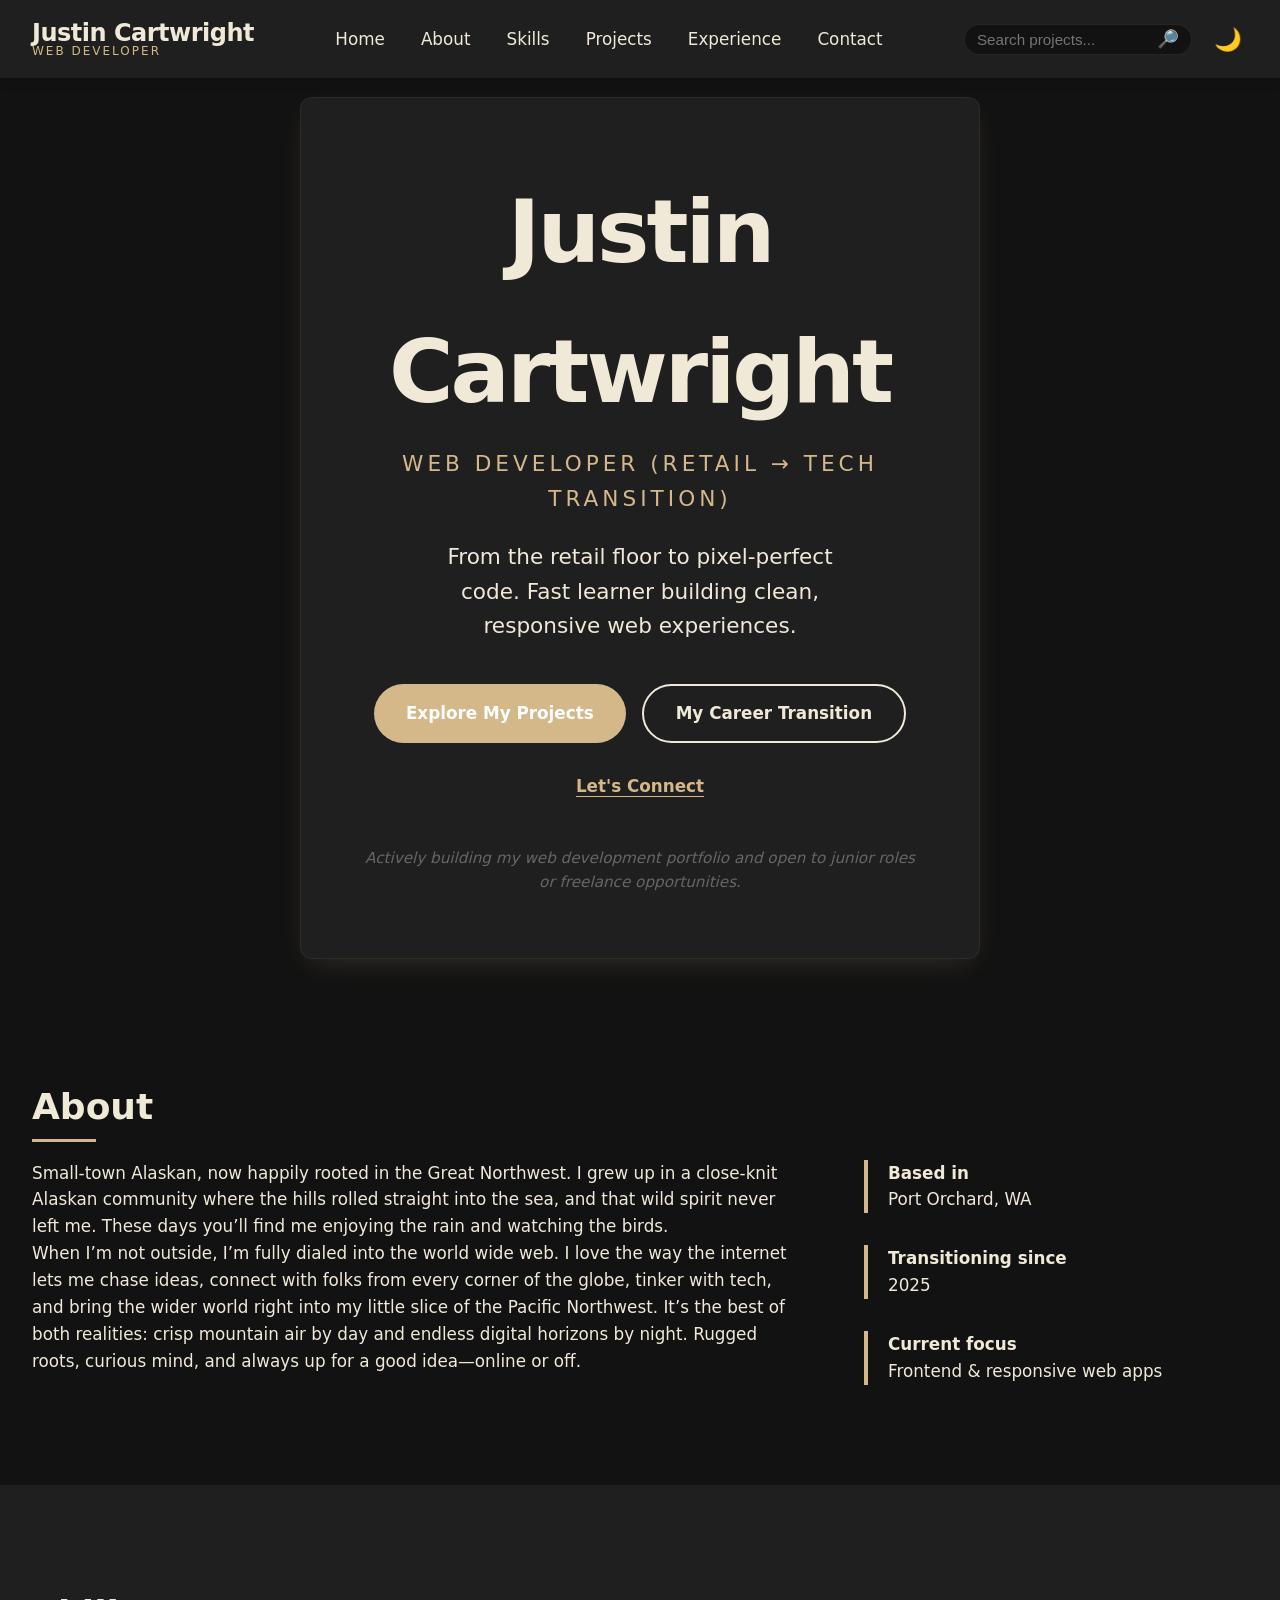
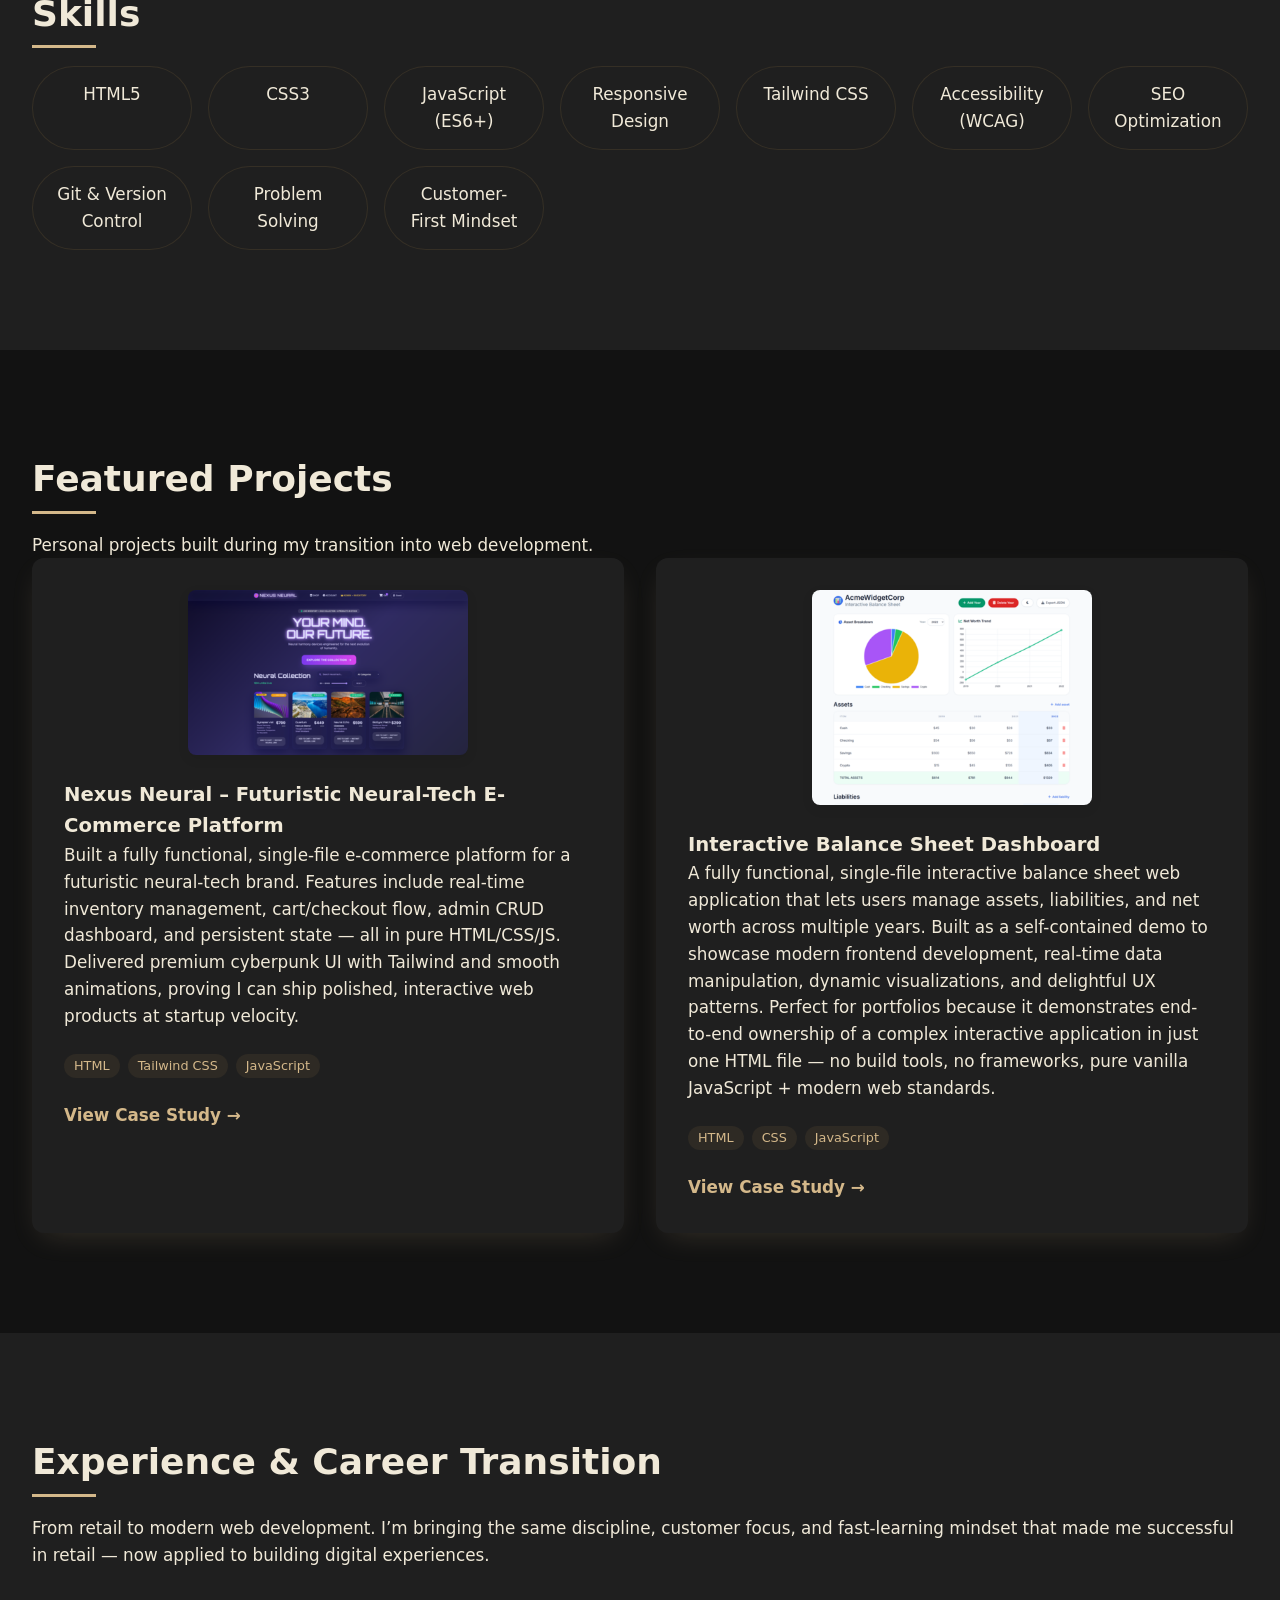
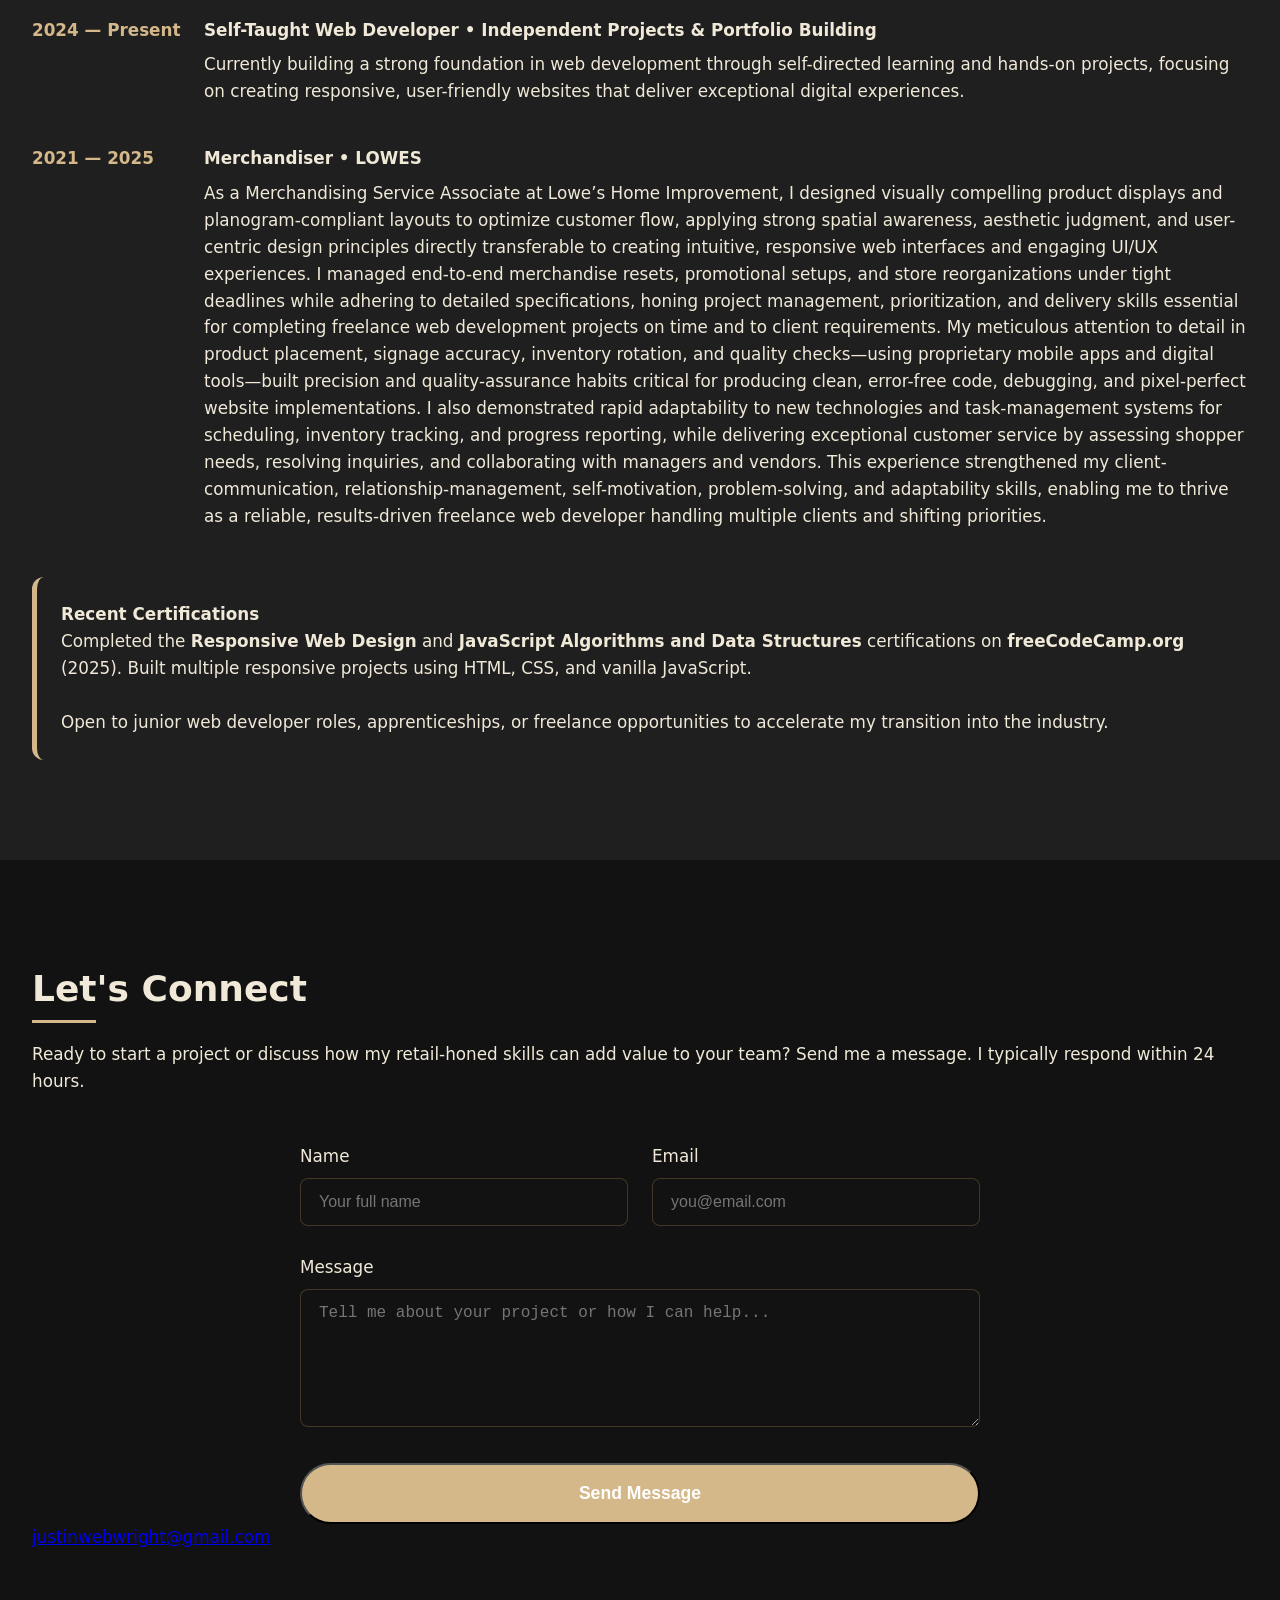
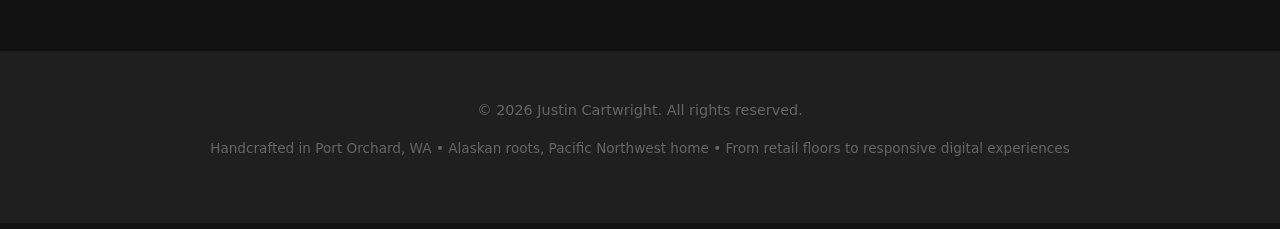
==== index.html @ 4138e671 "Connect contact form to Formspree updated contact action with https://formspree.io/f/xoedpylj" ====
<!DOCTYPE html>
<html lang="en">
<head>
    <meta charset="UTF-8">
    <meta name="viewport" content="width=device-width, initial-scale=1.0">
    <meta name="description" content="Professional web developer portfolio – career transition from retail to modern web development.">
    <meta name="keywords" content="web developer, career change, retail to tech, portfolio, frontend, responsive design">
    <meta name="author" content="Justin Cartwright">
    <title>Justin Cartwright | Web Developer</title>
    <link rel="stylesheet" href="styles.css">
    <style>
        :root { --transition: all 0.3s cubic-bezier(0.4, 0, 0.2, 1); }
        body { font-family: system-ui, -apple-system, BlinkMacSystemFont, "Segoe UI", Roboto, sans-serif; }
    </style>
</head>
<body class="dark">
    <!-- NAVBAR -->
    <nav class="navbar" aria-label="Main navigation">
        <div class="nav-container">
            <div class="logo">
                <span class="logo-text">Justin Cartwright</span>
                <span class="logo-tag">WEB DEVELOPER</span>
            </div>

            <ul class="nav-links" id="nav-links">
                <li><a href="#hero" onclick="closeMobileMenu()">Home</a></li>
                <li><a href="#about" onclick="closeMobileMenu()">About</a></li>
                <li><a href="#skills" onclick="closeMobileMenu()">Skills</a></li>
                <li><a href="#projects" onclick="closeMobileMenu()">Projects</a></li>
                <li><a href="#experience" onclick="closeMobileMenu()">Experience</a></li>
                <li><a href="#contact" onclick="closeMobileMenu()">Contact</a></li>
            </ul>

            <div class="nav-controls">
                <div class="search-wrapper">
                    <input type="text" id="global-search" placeholder="Search projects..." aria-label="Search portfolio projects" onkeyup="if(event.key==='Enter') filterProjects()">
                    <button onclick="filterProjects()" aria-label="Search" class="search-btn">🔎</button>
                </div>

                <button id="theme-toggle" onclick="toggleDarkMode()" aria-label="Toggle dark mode" class="theme-toggle">
                    <span class="sun" style="display: none;">☀️</span>
                    <span class="moon">🌙</span>
                </button>

                <button class="hamburger" id="hamburger" onclick="toggleMobileMenu()" aria-label="Toggle mobile menu" aria-expanded="false">
                    <span class="bar"></span>
                    <span class="bar"></span>
                    <span class="bar"></span>
                </button>
            </div>
        </div>
    </nav>

    <!-- HERO SECTION -->
    <header id="hero" class="hero">
        <div class="hero-card">
            <div class="hero-content">
                <h1 class="hero-name">Justin Cartwright</h1>
                <p class="hero-title">Web Developer (Retail → Tech Transition)</p>
                <p class="hero-subtitle">From the retail floor to pixel-perfect code. Fast learner building clean, responsive web experiences.</p>
                <div class="hero-cta">
                    <a href="#projects" class="cta-button primary">Explore My Projects</a>
                    <a href="#experience" class="cta-button secondary">My Career Transition</a>
                    <a href="#contact" class="cta-button tertiary">Let's Connect</a>
                </div>
                <p class="hero-trust">Actively building my web development portfolio and open to junior roles or freelance opportunities.</p>
            </div>
        </div>
    </header>

    <!-- ABOUT SECTION -->
    <section id="about" class="section">
        <div class="section-container">
            <h2 class="section-title">About</h2>
            <div class="about-grid">
                <div class="about-text">
                    <p>Small-town Alaskan, now happily rooted in the Great Northwest. I grew up in a close-knit Alaskan community where the hills rolled straight into the sea, and that wild spirit never left me. These days you’ll find me enjoying the rain and watching the birds.</p>
                    <p>When I’m not outside, I’m fully dialed into the world wide web. I love the way the internet lets me chase ideas, connect with folks from every corner of the globe, tinker with tech, and bring the wider world right into my little slice of the Pacific Northwest.
It’s the best of both realities: crisp mountain air by day and endless digital horizons by night. Rugged roots, curious mind, and always up for a good idea—online or off.</p>
                </div>
                <div class="about-meta">
                    <div class="meta-item">
                        <strong>Based in</strong><br>Port Orchard, WA
                    </div>
                    <div class="meta-item">
                        <strong>Transitioning since</strong><br>2025
                    </div>
                    <div class="meta-item">
                        <strong>Current focus</strong><br>Frontend &amp; responsive web apps
                    </div>
                </div>
            </div>
        </div>
    </section>

    <!-- SKILLS SECTION -->
    <section id="skills" class="section bg-light">
        <div class="section-container">
            <h2 class="section-title">Skills</h2>
            <div class="skills-grid">
                <div class="skill-tag">HTML5</div>
                <div class="skill-tag">CSS3</div>
                <div class="skill-tag">JavaScript (ES6+)</div>
                <div class="skill-tag">Responsive Design</div>
                <div class="skill-tag">Tailwind CSS</div>
                <div class="skill-tag">Accessibility (WCAG)</div>
                <div class="skill-tag">SEO Optimization</div>
                <div class="skill-tag">Git &amp; Version Control</div>
                <div class="skill-tag">Problem Solving</div>
                <div class="skill-tag">Customer-First Mindset</div>
            </div>
        </div>
    </section>

    <!-- PROJECTS SECTION -->
<section id="projects" class="section">
    <div class="section-container">
        <div class="section-header">
            <h2 class="section-title">Featured Projects</h2>
            <p class="section-description">Personal projects built during my transition into web development.</p>
        </div>
        
        <div class="projects-grid" id="projects-grid">
            <!-- Project 1 -->
            <div class="project-card" data-title="Nexus Neural – Futuristic Neural-Tech E-Commerce Platform" data-desc="Enterprise dashboard with real-time analytics">
                <div class="project-card-inner">
                    <img src="e-commerce-page.png" 
                         alt="Nexus Neural – Futuristic Neural-Tech E-Commerce Platform" 
                         class="project-image"
                         loading="lazy">
                    <h3>Nexus Neural – Futuristic Neural-Tech E-Commerce Platform</h3>
                    <p>Built a fully functional, single-file e-commerce platform for a futuristic neural-tech brand. Features include real-time inventory management, cart/checkout flow, admin CRUD dashboard, and persistent state — all in pure HTML/CSS/JS. Delivered premium cyberpunk UI with Tailwind and smooth animations, proving I can ship polished, interactive web products at startup velocity.</p>
                    <div class="project-tags">
                        <span>HTML</span>
                        <span>Tailwind CSS</span>
                        <span>JavaScript</span>
                    </div>
                    <a href="#" class="project-link">View Case Study →</a>
                </div>
            </div>

            <!-- Project 2 -->
            <div class="project-card" data-title="Interactive Balance Sheet Dashboard" data-desc="Interactive balance sheet web application">
                <div class="project-card-inner">
                    <img src="interactive-balance-sheet.png" 
                         alt="Interactive Balance Sheet Dashboard" 
                         class="project-image"
                         loading="lazy">
                    <h3>Interactive Balance Sheet Dashboard</h3>
                    <p>A fully functional, single-file interactive balance sheet web application that lets users manage assets, liabilities, and net worth across multiple years. Built as a self-contained demo to showcase modern frontend development, real-time data manipulation, dynamic visualizations, and delightful UX patterns.
Perfect for portfolios because it demonstrates end-to-end ownership of a complex interactive application in just one HTML file — no build tools, no frameworks, pure vanilla JavaScript + modern web standards.</p>
                    <div class="project-tags">
                        <span>HTML</span>
                        <span>CSS</span>
                        <span>JavaScript</span>
                    </div>
                    <a href="#" class="project-link">View Case Study →</a>
                </div>
            </div>

        </div>
    </div>
</section>

    <!-- EXPERIENCE SECTION -->
    <section id="experience" class="section bg-light">
        <div class="section-container">
            <h2 class="section-title">Experience &amp; Career Transition</h2>
            <p class="section-description" style="margin-bottom: 3rem;">From retail to modern web development. I’m bringing the same discipline, customer focus, and fast-learning mindset that made me successful in retail — now applied to building digital experiences.</p>
            
            <div class="timeline">
                <!-- New web development focus -->
                <div class="timeline-item">
                    <div class="timeline-date">2024 — Present</div>
                    <div class="timeline-content">
                        <h4>Self-Taught Web Developer • Independent Projects &amp; Portfolio Building</h4>
                        <p>Currently building a strong foundation in web development through self-directed learning and hands-on projects, focusing on creating responsive, user-friendly websites that deliver exceptional digital experiences.</p>
                    </div>
                </div>
                
                <!-- Retail experience with transferable skills -->
                <div class="timeline-item">
                    <div class="timeline-date">2021 — 2025</div>
                    <div class="timeline-content">
                        <h4>Merchandiser • LOWES</h4>
                        <p>As a Merchandising Service Associate at Lowe’s Home Improvement, I designed visually compelling product displays and planogram-compliant layouts to optimize customer flow, applying strong spatial awareness, aesthetic judgment, and user-centric design principles directly transferable to creating intuitive, responsive web interfaces and engaging UI/UX experiences. I managed end-to-end merchandise resets, promotional setups, and store reorganizations under tight deadlines while adhering to detailed specifications, honing project management, prioritization, and delivery skills essential for completing freelance web development projects on time and to client requirements. My meticulous attention to detail in product placement, signage accuracy, inventory rotation, and quality checks—using proprietary mobile apps and digital tools—built precision and quality-assurance habits critical for producing clean, error-free code, debugging, and pixel-perfect website implementations. I also demonstrated rapid adaptability to new technologies and task-management systems for scheduling, inventory tracking, and progress reporting, while delivering exceptional customer service by assessing shopper needs, resolving inquiries, and collaborating with managers and vendors. This experience strengthened my client-communication, relationship-management, self-motivation, problem-solving, and adaptability skills, enabling me to thrive as a reliable, results-driven freelance web developer handling multiple clients and shifting priorities.</p>
                    </div>
                </div>
            </div>
            
            <div style="margin-top: 3rem; padding: 1.5rem; background: var(--card-bg); border-radius: 12px; border-left: 5px solid var(--accent);">
                <strong>Recent Certifications</strong><br>
                Completed the <strong>Responsive Web Design</strong> and <strong>JavaScript Algorithms and Data Structures</strong> certifications on <strong>freeCodeCamp.org</strong> (2025). Built multiple responsive projects using HTML, CSS, and vanilla JavaScript. 
                <br><br>
Open to junior web developer roles, apprenticeships, or freelance opportunities to accelerate my transition into the industry.
            </div>
    </section>

    <!-- CONTACT SECTION -->
    <section id="contact" class="section">
        <div class="section-container">
            <h2 class="section-title">Let's Connect</h2>
            <p class="section-description">Ready to start a project or discuss how my retail-honed skills can add value to your team? Send me a message. I typically respond within 24 hours.</p>
            
            <form id="contact-form" class="contact-form" action="https://formspree.io/f/xoedpylj">
                <div class="form-grid">
                    <div class="form-group">
                        <label for="name">Name</label>
                        <input type="text" id="name" name="name" required aria-required="true" placeholder="Your full name">
                    </div>
                    <div class="form-group">
                        <label for="email">Email</label>
                        <input type="email" id="email" name="email" required aria-required="true" placeholder="you@email.com">
                    </div>
                </div>
                <div class="form-group">
                    <label for="message">Message</label>
                    <textarea id="message" name="message" rows="6" required aria-required="true" placeholder="Tell me about your project or how I can help..."></textarea>
                </div>
                <button type="submit" class="cta-button primary form-submit">Send Message</button>
            </form>

            <div class="alternative-contact">
                <a href="mailto:justinwebwright@gmail.com" class="alt-link">justinwebwright@gmail.com</a>
            </div>
        </div>
    </section>

    <!-- FOOTER -->
<footer class="footer">
    <div class="footer-container">
        <p>&copy; <span id="year"></span> Justin Cartwright. All rights reserved.</p>
        <p class="footer-note">Handcrafted in Port Orchard, WA • Alaskan roots, Pacific Northwest home • From retail floors to responsive digital experiences</p>
    </div>
</footer>

    <script src="script.js"></script>
</body>
</html>
---- styles.css ----
/* styles.css */
/* ============================================= */
/* Reset & Base Styles */
*,
*::before,
*::after {
    margin: 0;
    padding: 0;
    box-sizing: border-box;
}

:root {
    /* Light mode */
    --bg: #f9f6f0;
    --text: #1a1a1a;
    --accent: #b38b4d;
    --card-bg: #ffffff;
    --shadow: 0 10px 30px -10px rgba(179, 139, 77, 0.15);
    --transition: all 0.3s cubic-bezier(0.4, 0, 0.2, 1);
}

body.dark {
    /* Dark mode */
    --bg: #121212;
    --text: #f0e9d8;
    --accent: #d4b88a;
    --card-bg: #1f1f1f;
    --shadow: 0 10px 30px -10px rgba(212, 184, 138, 0.2);
}

body {
    background: var(--bg);
    color: var(--text);
    line-height: 1.6;
    font-size: 1.05rem;
    transition: var(--transition);
}

/* Navbar */
.navbar {
    position: sticky;
    top: 0;
    z-index: 1000;
    background: var(--card-bg);
    box-shadow: 0 2px 15px rgba(0, 0, 0, 0.07);
    transition: var(--transition);
}

.nav-container {
    max-width: 1280px;
    margin: 0 auto;
    padding: 0 2rem;
    display: flex;
    align-items: center;
    justify-content: space-between;
    height: 78px;
}

.logo {
    display: flex;
    flex-direction: column;
    align-items: flex-start;
    line-height: 1;
}

.logo-text {
    font-size: 1.5rem;
    font-weight: 700;
    letter-spacing: -0.5px;
    color: var(--text);
}

.logo-tag {
    font-size: 0.75rem;
    font-weight: 500;
    letter-spacing: 2px;
    color: var(--accent);
    text-transform: uppercase;
}

.nav-links {
    display: flex;
    gap: 2.25rem;
    list-style: none;
}

.nav-links a {
    color: var(--text);
    text-decoration: none;
    font-weight: 500;
    transition: var(--transition);
    position: relative;
}

.nav-links a::after {
    content: '';
    position: absolute;
    width: 0;
    height: 2px;
    bottom: -2px;
    left: 0;
    background: var(--accent);
    transition: var(--transition);
}

.nav-links a:hover::after {
    width: 100%;
}

.nav-controls {
    display: flex;
    align-items: center;
    gap: 1rem;
}

.search-wrapper {
    display: flex;
    background: var(--bg);
    border-radius: 9999px;
    padding: 4px 12px;
    border: 1px solid rgba(179, 139, 77, 0.15);
    transition: var(--transition);
}

.search-wrapper:focus-within {
    box-shadow: 0 0 0 3px rgba(179, 139, 77, 0.2);
}

#global-search {
    background: transparent;
    border: none;
    outline: none;
    width: 180px;
    font-size: 0.95rem;
    color: var(--text);
}

.search-btn {
    background: none;
    border: none;
    cursor: pointer;
    font-size: 1.1rem;
    color: var(--accent);
}

.theme-toggle {
    background: none;
    border: none;
    font-size: 1.4rem;
    cursor: pointer;
    padding: 6px;
    border-radius: 50%;
    transition: var(--transition);
}

.theme-toggle:hover {
    background: rgba(179, 139, 77, 0.1);
}

.hamburger {
    display: none;
    flex-direction: column;
    gap: 4px;
    background: none;
    border: none;
    cursor: pointer;
}

.bar {
    width: 26px;
    height: 3px;
    background: var(--text);
    transition: var(--transition);
}

/* Mobile menu */
@media (max-width: 768px) {
    .nav-links {
        position: fixed;
        top: 78px;
        left: 0;
        right: 0;
        background: var(--card-bg);
        flex-direction: column;
        padding: 2rem;
        gap: 1.5rem;
        box-shadow: 0 10px 20px rgba(0, 0, 0, 0.1);
        transform: translateY(-150%);
        opacity: 0;
        transition: var(--transition);
    }
    
    .nav-links.active {
        transform: translateY(0);
        opacity: 1;
    }
    
    .hamburger {
        display: flex;
    }
    
    .nav-controls {
        gap: 0.75rem;
    }
    
    #global-search {
        width: 140px;
    }
}

/* Hero */
.hero {
    min-height: 100vh;
    display: flex;
    align-items: center;
    justify-content: center;
    padding: 0 2rem;
    background: var(--bg);
}

.hero-card {
    max-width: 680px;
    width: 100%;
    background: var(--card-bg);
    border-radius: 12px;
    padding: 4rem 3.5rem;
    box-shadow: var(--shadow);
    border: 1px solid rgba(179, 139, 77, 0.1);
    text-align: center;
    transition: var(--transition);
}

.hero-name {
    font-size: clamp(3rem, 8vw, 5.5rem);
    font-weight: 700;
    letter-spacing: -3px;
    margin-bottom: 0.25rem;
    color: var(--text);
}

.hero-title {
    font-size: 1.35rem;
    font-weight: 500;
    color: var(--accent);
    letter-spacing: 4px;
    text-transform: uppercase;
    margin-bottom: 1.5rem;
}

.hero-subtitle {
    font-size: 1.35rem;
    max-width: 420px;
    margin: 0 auto 2.5rem;
    color: var(--text);
}

.hero-cta {
    display: flex;
    flex-wrap: wrap;
    gap: 1rem;
    justify-content: center;
    margin-bottom: 2rem;
}

.cta-button {
    padding: 14px 32px;
    border-radius: 9999px;
    font-weight: 600;
    text-decoration: none;
    transition: var(--transition);
    display: inline-flex;
    align-items: center;
    justify-content: center;
    font-size: 1.05rem;
}

.cta-button.primary {
    background: var(--accent);
    color: #fff;
}

.cta-button.primary:hover {
    transform: translateY(-2px);
    box-shadow: 0 10px 20px -5px var(--accent);
}

.cta-button.secondary {
    background: transparent;
    color: var(--text);
    border: 2px solid var(--text);
}

.cta-button.secondary:hover {
    background: var(--text);
    color: var(--bg);
}

.cta-button.tertiary {
    background: transparent;
    color: var(--accent);
    text-decoration: underline;
    text-underline-offset: 4px;
}

.hero-trust {
    font-size: 0.95rem;
    color: #666;
    font-style: italic;
}

/* Section styles */
.section {
    padding: 100px 2rem;
}

.section-container {
    max-width: 1280px;
    margin: 0 auto;
}

.section-title {
    font-size: 2.25rem;
    margin-bottom: 1.5rem;
    color: var(--text);
    position: relative;
}

.section-title::after {
    content: '';
    position: absolute;
    bottom: -6px;
    left: 0;
    width: 64px;
    height: 3px;
    background: var(--accent);
}

.bg-light {
    background: var(--card-bg);
}

/* About */
.about-grid {
    display: grid;
    grid-template-columns: 2fr 1fr;
    gap: 4rem;
    align-items: start;
}

@media (max-width: 768px) {
    .about-grid {
        grid-template-columns: 1fr;
    }
}

.about-meta {
    display: flex;
    flex-direction: column;
    gap: 2rem;
}

.meta-item {
    border-left: 4px solid var(--accent);
    padding-left: 1.25rem;
}

/* Skills */
.skills-grid {
    display: grid;
    grid-template-columns: repeat(auto-fit, minmax(160px, 1fr));
    gap: 1rem;
}

.skill-tag {
    background: var(--card-bg);
    border: 1px solid rgba(179, 139, 77, 0.15);
    padding: 14px 22px;
    border-radius: 9999px;
    text-align: center;
    font-weight: 500;
    transition: var(--transition);
}

.skill-tag:hover {
    background: var(--accent);
    color: #fff;
    transform: translateY(-2px);
}

/* Projects */
.projects-grid {
    display: grid;
    grid-template-columns: repeat(auto-fit, minmax(340px, 1fr));
    gap: 2rem;
}

.project-card {
    background: var(--card-bg);
    border-radius: 12px;
    overflow: hidden;
    box-shadow: var(--shadow);
    transition: var(--transition);
}

.project-card:hover {
    transform: translateY(-8px);
    box-shadow: 0 20px 40px -15px rgba(179, 139, 77, 0.25);
}

.project-card-inner {
    padding: 2rem;
}

.project-placeholder {
    font-size: 4rem;
    font-weight: 700;
    opacity: 0.08;
    line-height: 1;
    margin-bottom: 1rem;
    color: var(--accent);
}

.project-tags {
    display: flex;
    flex-wrap: wrap;
    gap: 0.5rem;
    margin: 1.5rem 0;
}

.project-tags span {
    font-size: 0.8rem;
    background: rgba(179, 139, 77, 0.1);
    color: var(--accent);
    padding: 2px 10px;
    border-radius: 9999px;
}

.project-link {
    color: var(--accent);
    text-decoration: none;
    font-weight: 600;
}

/* Project Images */
.project-image {
    max-width: 280px;
    height: auto;
    display: block;
    margin: 0 auto 1.5rem auto;
    border-radius: 8px;
    box-shadow: 0 4px 12px rgba(0, 0, 0, 0.08);
}

/* Timeline */
.timeline {
    display: flex;
    flex-direction: column;
    gap: 2.5rem;
}

.timeline-item {
    display: grid;
    grid-template-columns: 140px 1fr;
    gap: 2rem;
}

@media (max-width: 640px) {
    .timeline-item {
        grid-template-columns: 1fr;
    }
}

.timeline-date {
    font-weight: 600;
    color: var(--accent);
    white-space: nowrap;
}

.timeline-content h4 {
    margin-bottom: 0.5rem;
}

/* Contact form */
.contact-form {
    max-width: 680px;
    margin: 3rem auto 0;
}

.form-grid {
    display: grid;
    grid-template-columns: 1fr 1fr;
    gap: 1.5rem;
}

@media (max-width: 640px) {
    .form-grid {
        grid-template-columns: 1fr;
    }
}

.form-group {
    margin-bottom: 1.75rem;
}

.form-group label {
    display: block;
    margin-bottom: 0.5rem;
    font-weight: 500;
}

.form-group input,
.form-group textarea {
    width: 100%;
    padding: 14px 18px;
    border: 1px solid rgba(179, 139, 77, 0.3);
    border-radius: 8px;
    background: var(--bg);
    color: var(--text);
    font-size: 1rem;
    transition: var(--transition);
}

.form-group input:focus,
.form-group textarea:focus {
    outline: none;
    border-color: var(--accent);
    box-shadow: 0 0 0 3px rgba(179, 139, 77, 0.15);
}

.form-submit {
    width: 100%;
    padding: 18px;
    font-size: 1.1rem;
}

/* Footer */
.footer {
    background: var(--card-bg);
    padding: 3rem 2rem;
    text-align: center;
    font-size: 0.9rem;
    color: #666;
}

.footer-container {
    max-width: 1280px;
    margin: 0 auto;
}

.footer-note {
    margin: 1rem 0;
    font-size: 0.85rem;
}

.footer-links a {
    margin: 0 1rem;
    color: inherit;
    text-decoration: none;
}

/* Accessibility */
@media print {
    .navbar, .theme-toggle, .hamburger { display: none; }
}

/* Smooth scroll */
html {
    scroll-behavior: smooth;
}
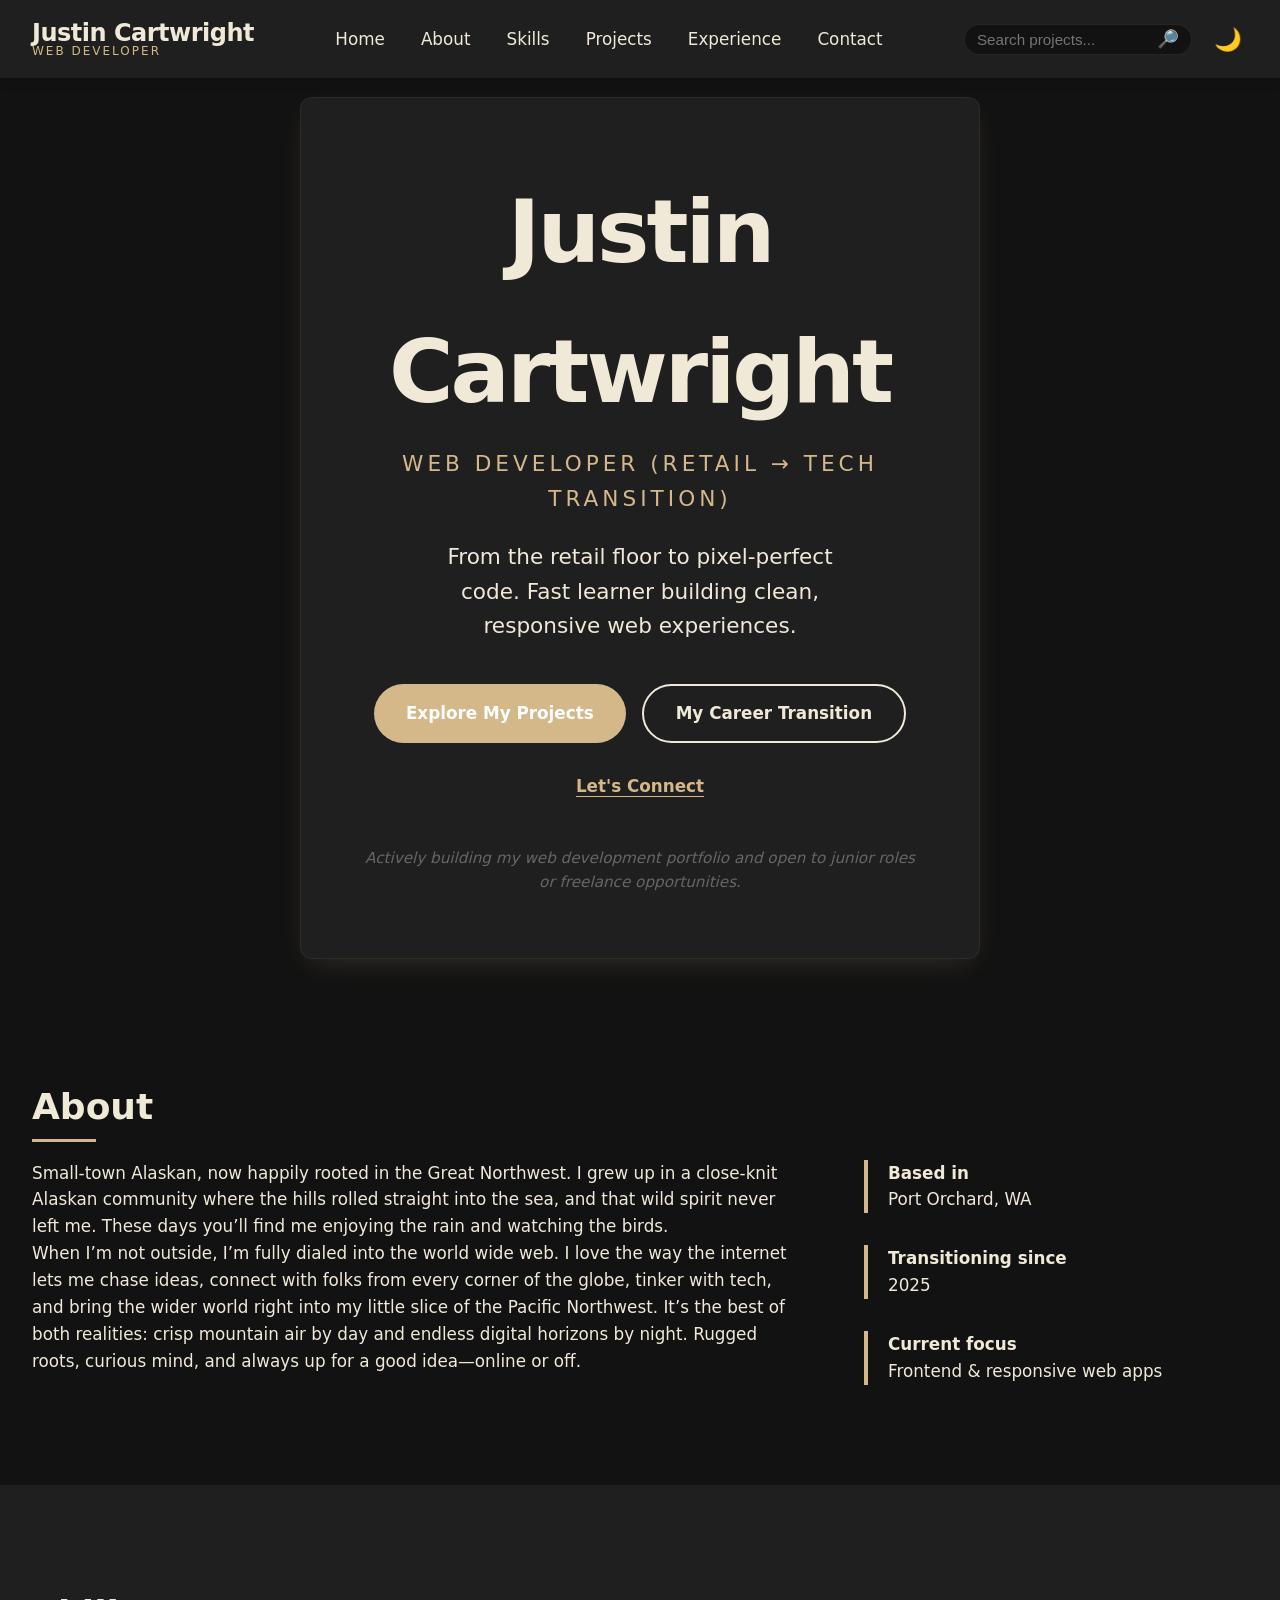
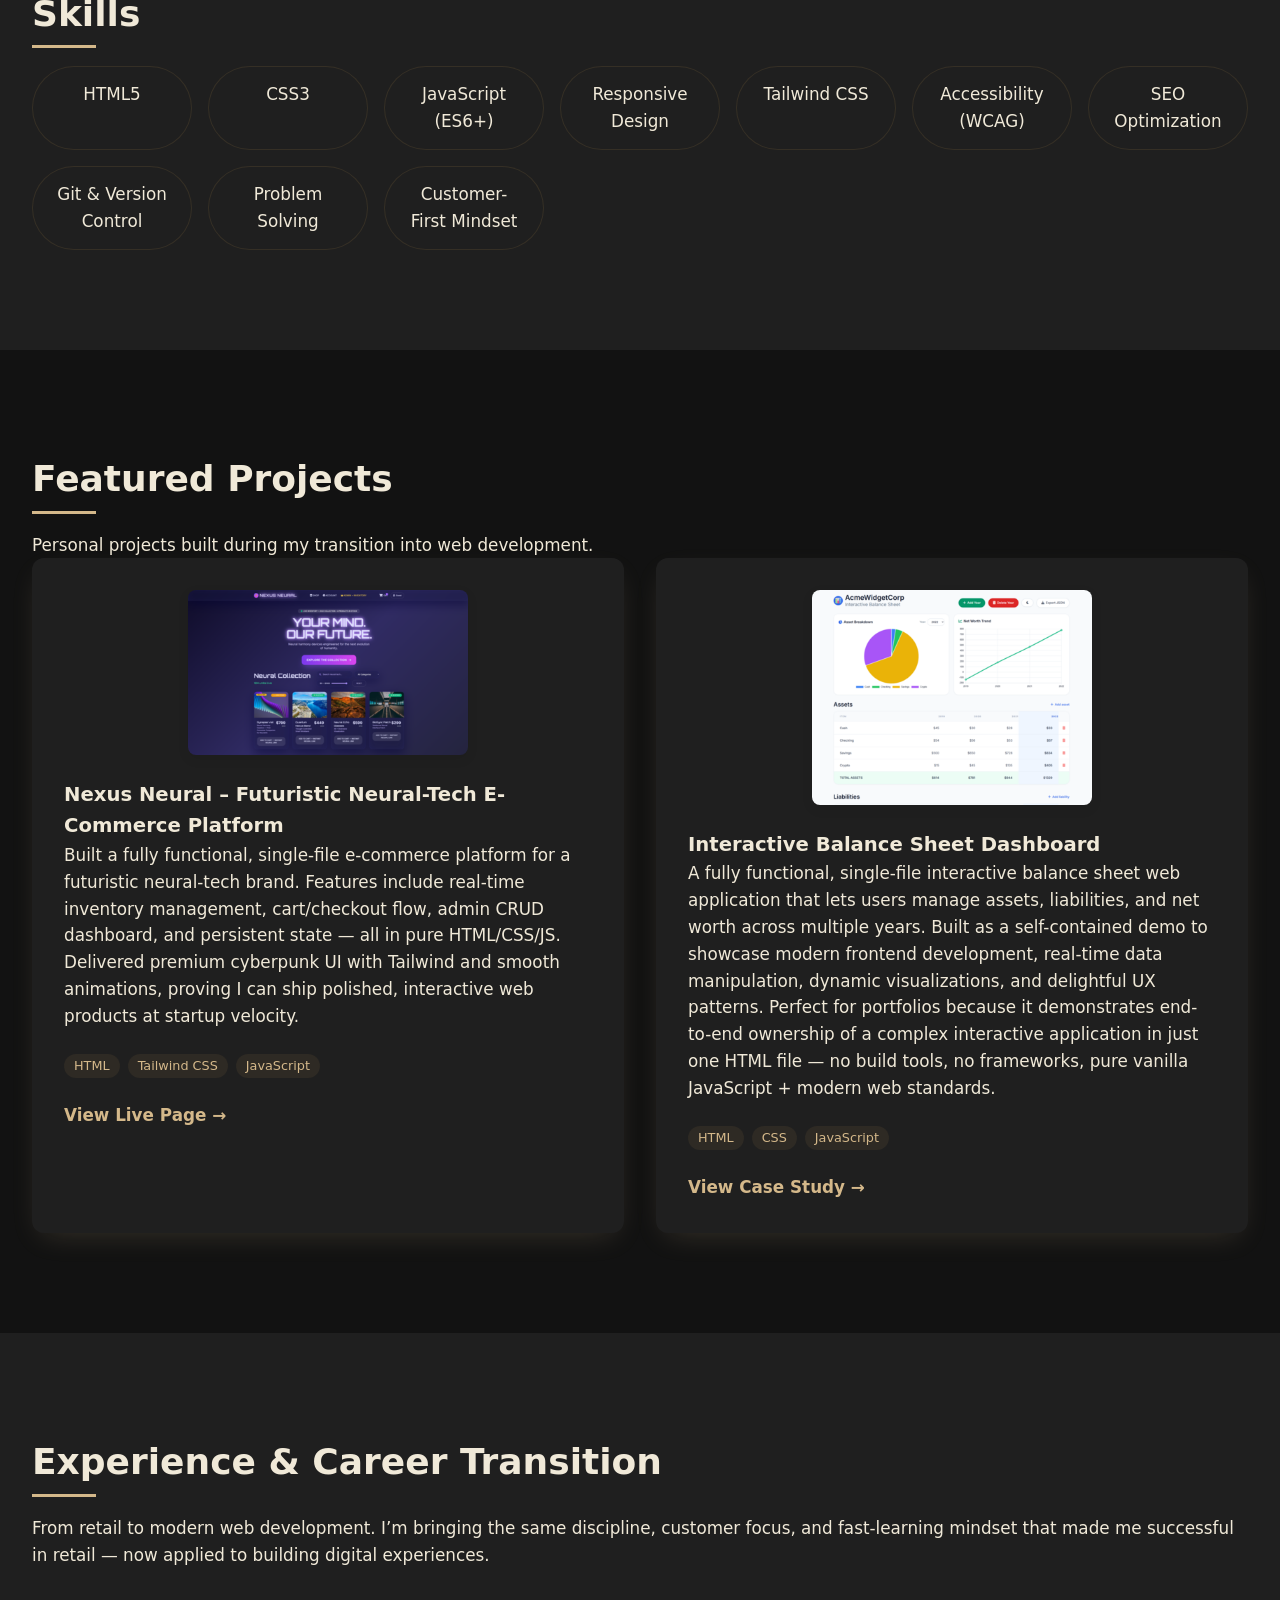
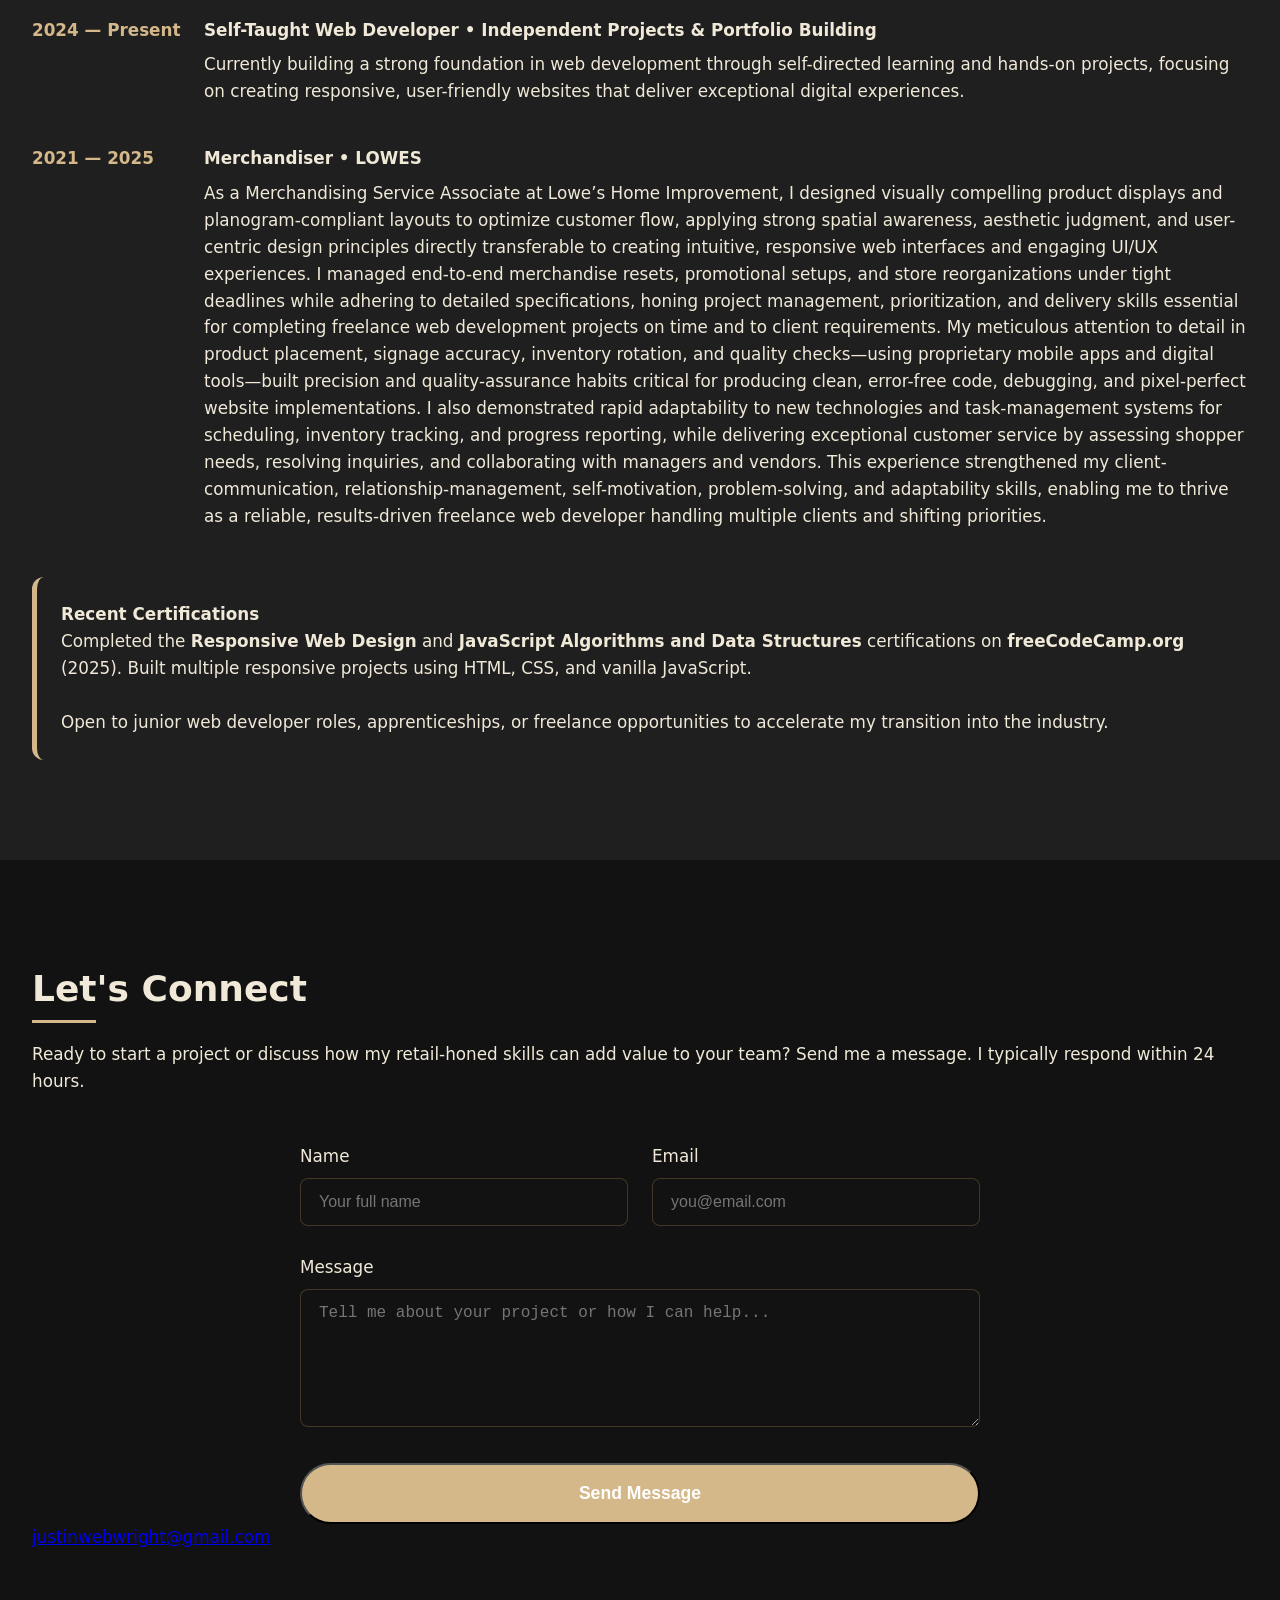
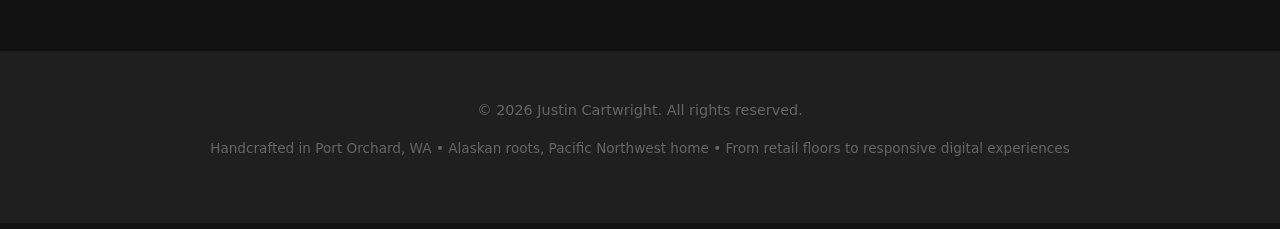
==== commit d564e692: "Link Nexus Neural project to live page" ====
--- a/index.html
+++ b/index.html
@@ -135,7 +135,7 @@
                         <span>Tailwind CSS</span>
                         <span>JavaScript</span>
                     </div>
-                    <a href="#" class="project-link">View Case Study →</a>
+                    <a href="nexus-neural/" class="project-link">View Live Page →</a>
                 </div>
             </div>
 
@@ -202,7 +202,7 @@
             <h2 class="section-title">Let's Connect</h2>
             <p class="section-description">Ready to start a project or discuss how my retail-honed skills can add value to your team? Send me a message. I typically respond within 24 hours.</p>
             
-            <form id="contact-form" class="contact-form" action="https://formspree.io/f/xoedpylj">
+            <form id="contact-form" class="contact-form" action="https://formspree.io/f/xoedpylj" method="POST">
                 <div class="form-grid">
                     <div class="form-group">
                         <label for="name">Name</label>
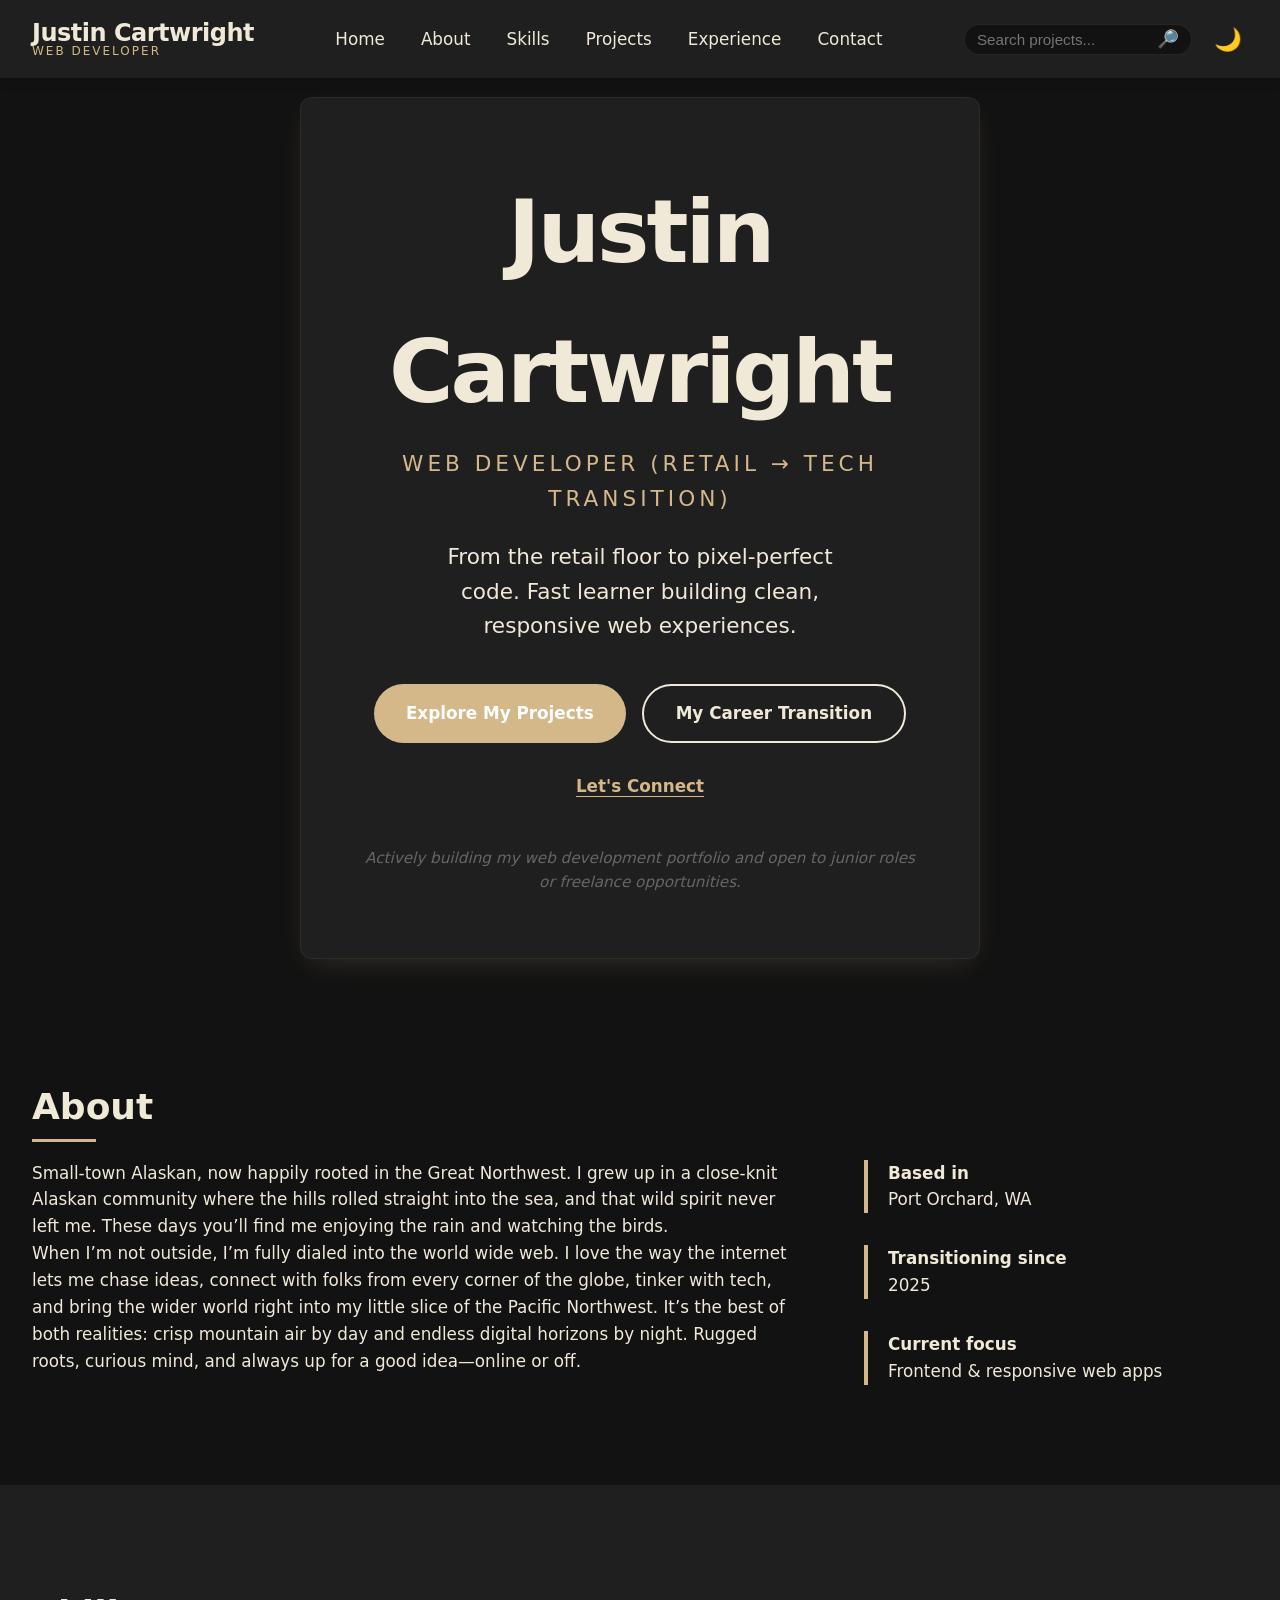
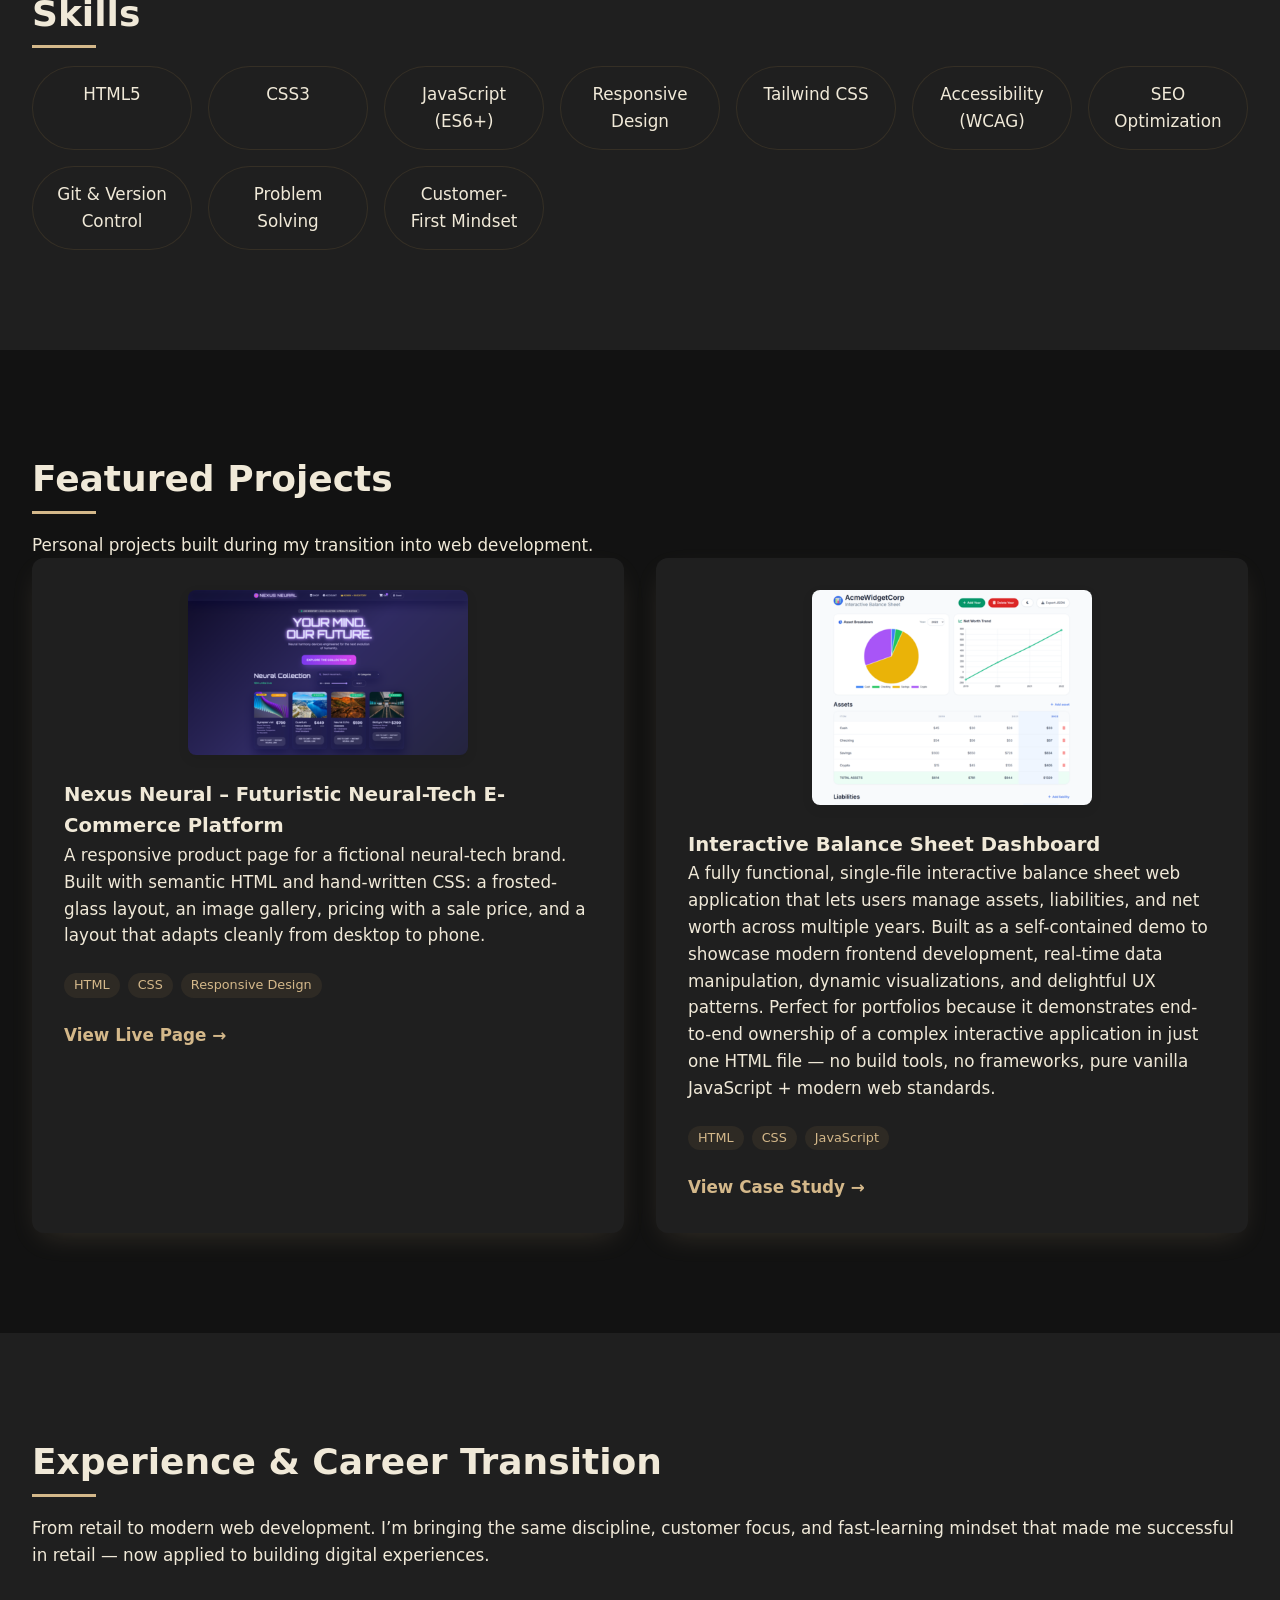
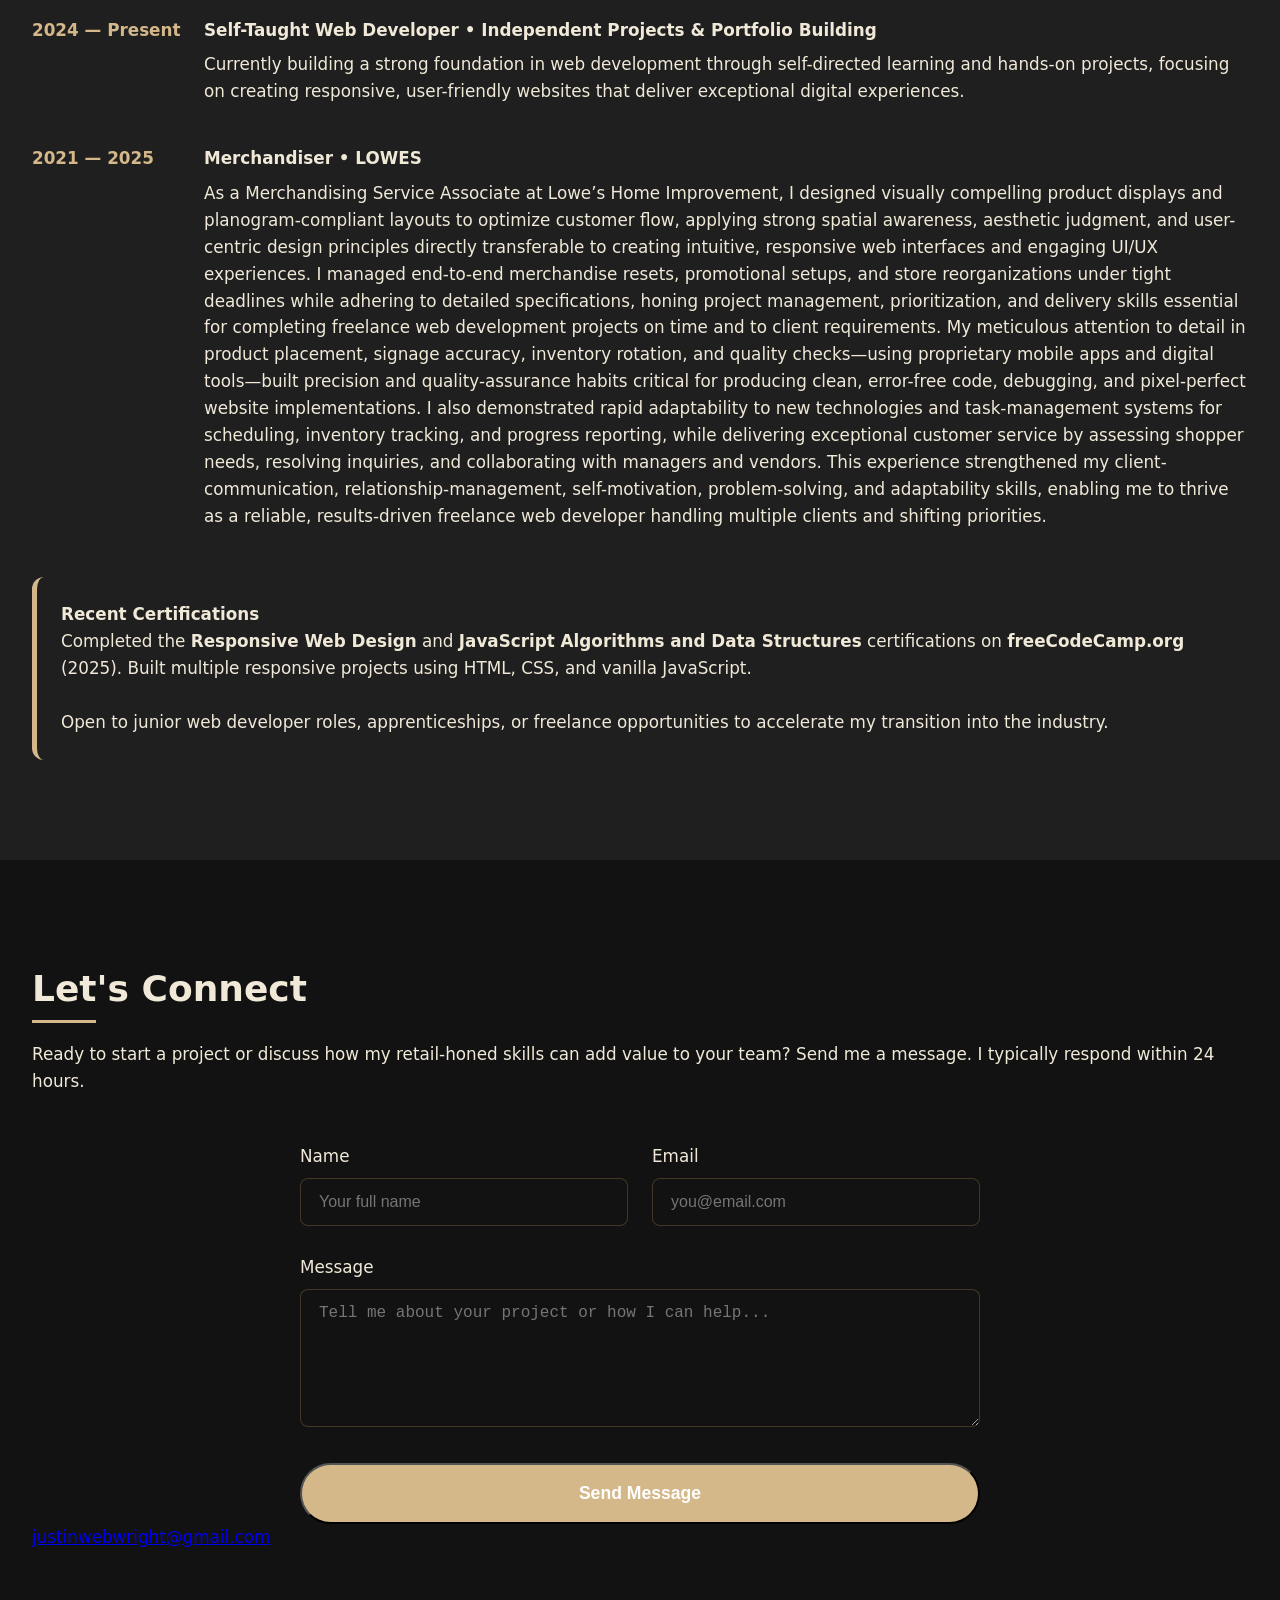
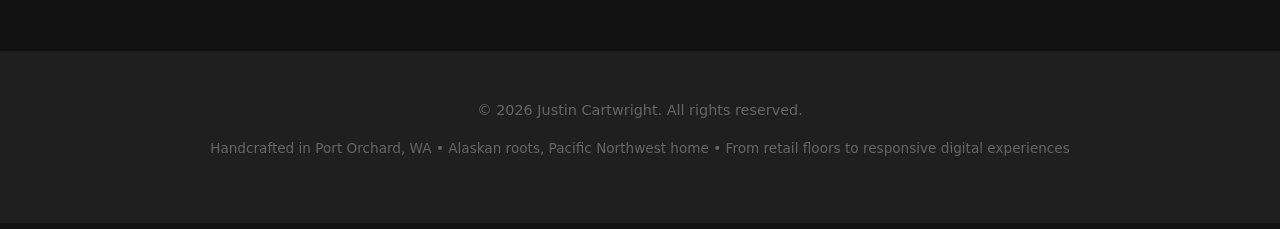
==== commit 86a4626f: "Rewrite Nexus Neural description to match the project" ====
--- a/index.html
+++ b/index.html
@@ -129,11 +129,11 @@
                          class="project-image"
                          loading="lazy">
                     <h3>Nexus Neural – Futuristic Neural-Tech E-Commerce Platform</h3>
-                    <p>Built a fully functional, single-file e-commerce platform for a futuristic neural-tech brand. Features include real-time inventory management, cart/checkout flow, admin CRUD dashboard, and persistent state — all in pure HTML/CSS/JS. Delivered premium cyberpunk UI with Tailwind and smooth animations, proving I can ship polished, interactive web products at startup velocity.</p>
+                    <p>A responsive product page for a fictional neural-tech brand. Built with semantic HTML and hand-written CSS: a frosted-glass layout, an image gallery, pricing with a sale price, and a layout that adapts cleanly from desktop to phone.</p>
                     <div class="project-tags">
                         <span>HTML</span>
-                        <span>Tailwind CSS</span>
-                        <span>JavaScript</span>
+                        <span>CSS</span>
+                        <span>Responsive Design</span>
                     </div>
                     <a href="nexus-neural/" class="project-link">View Live Page →</a>
                 </div>
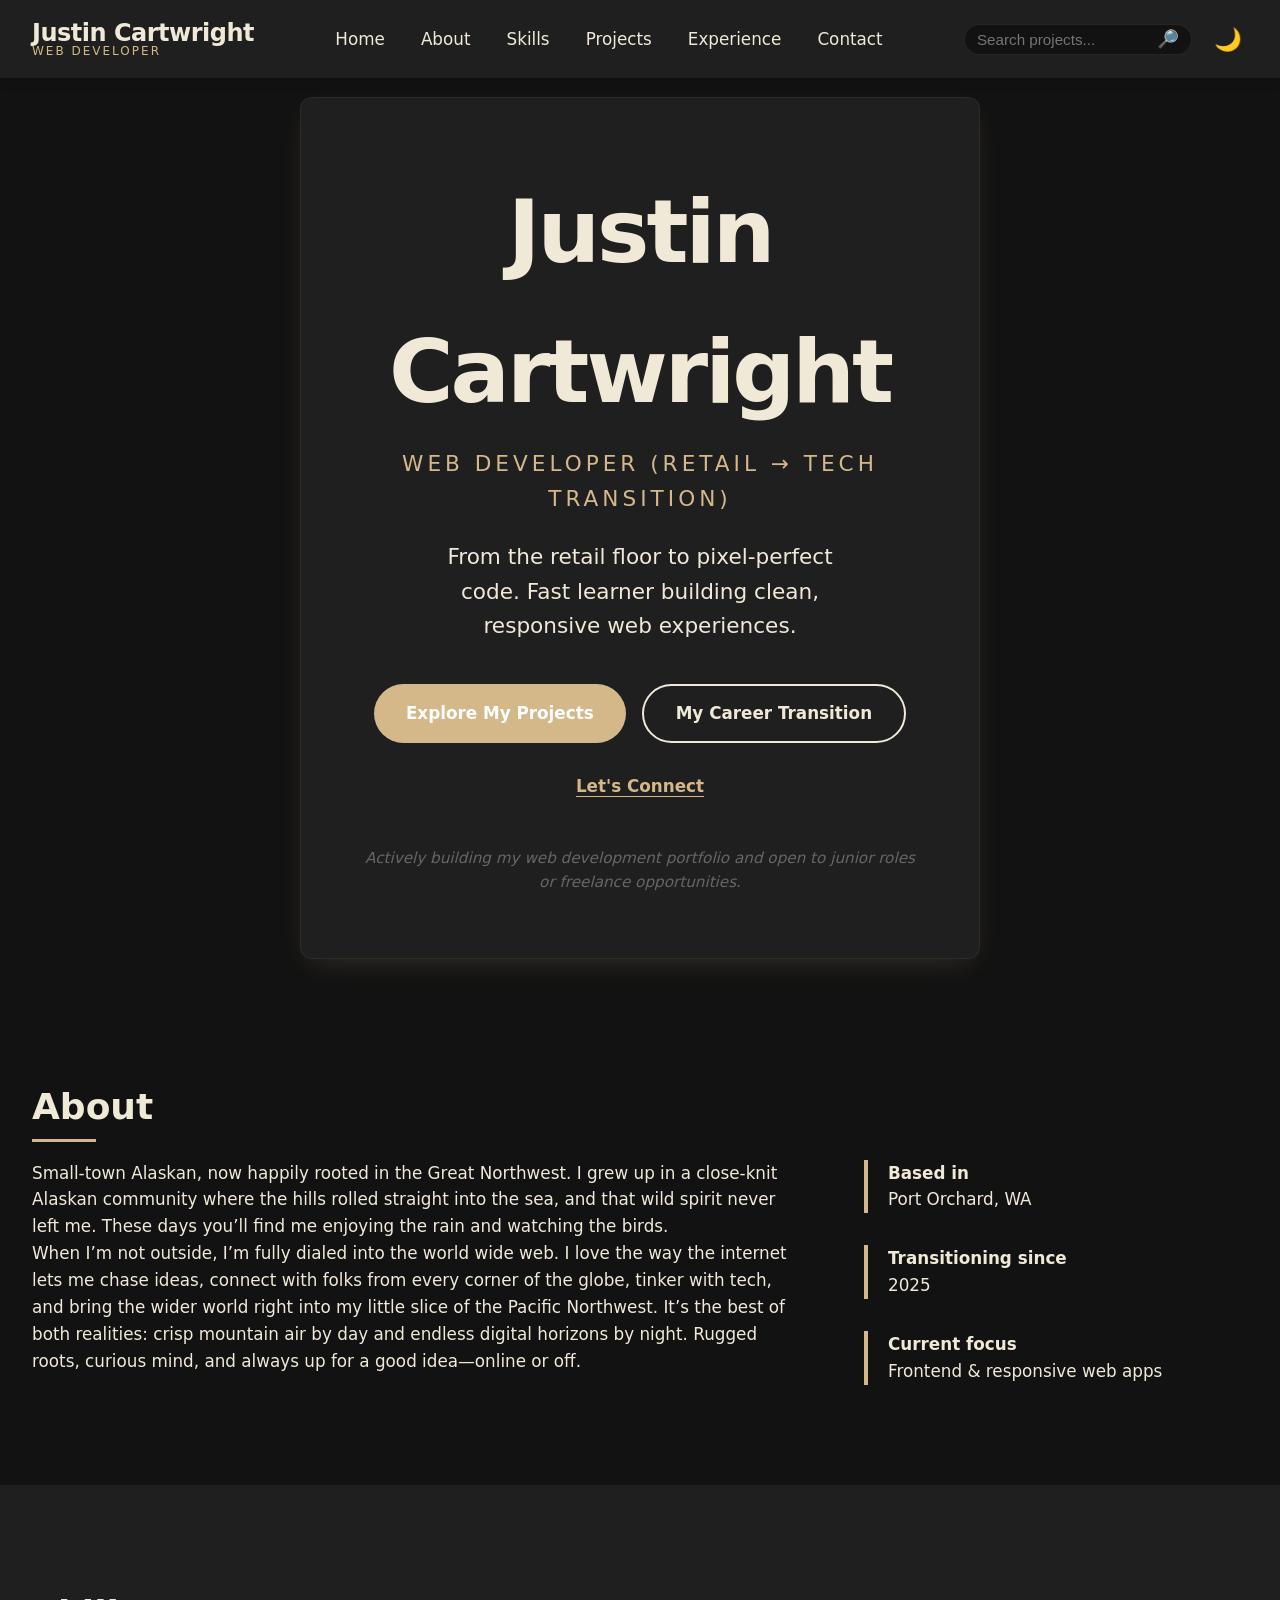
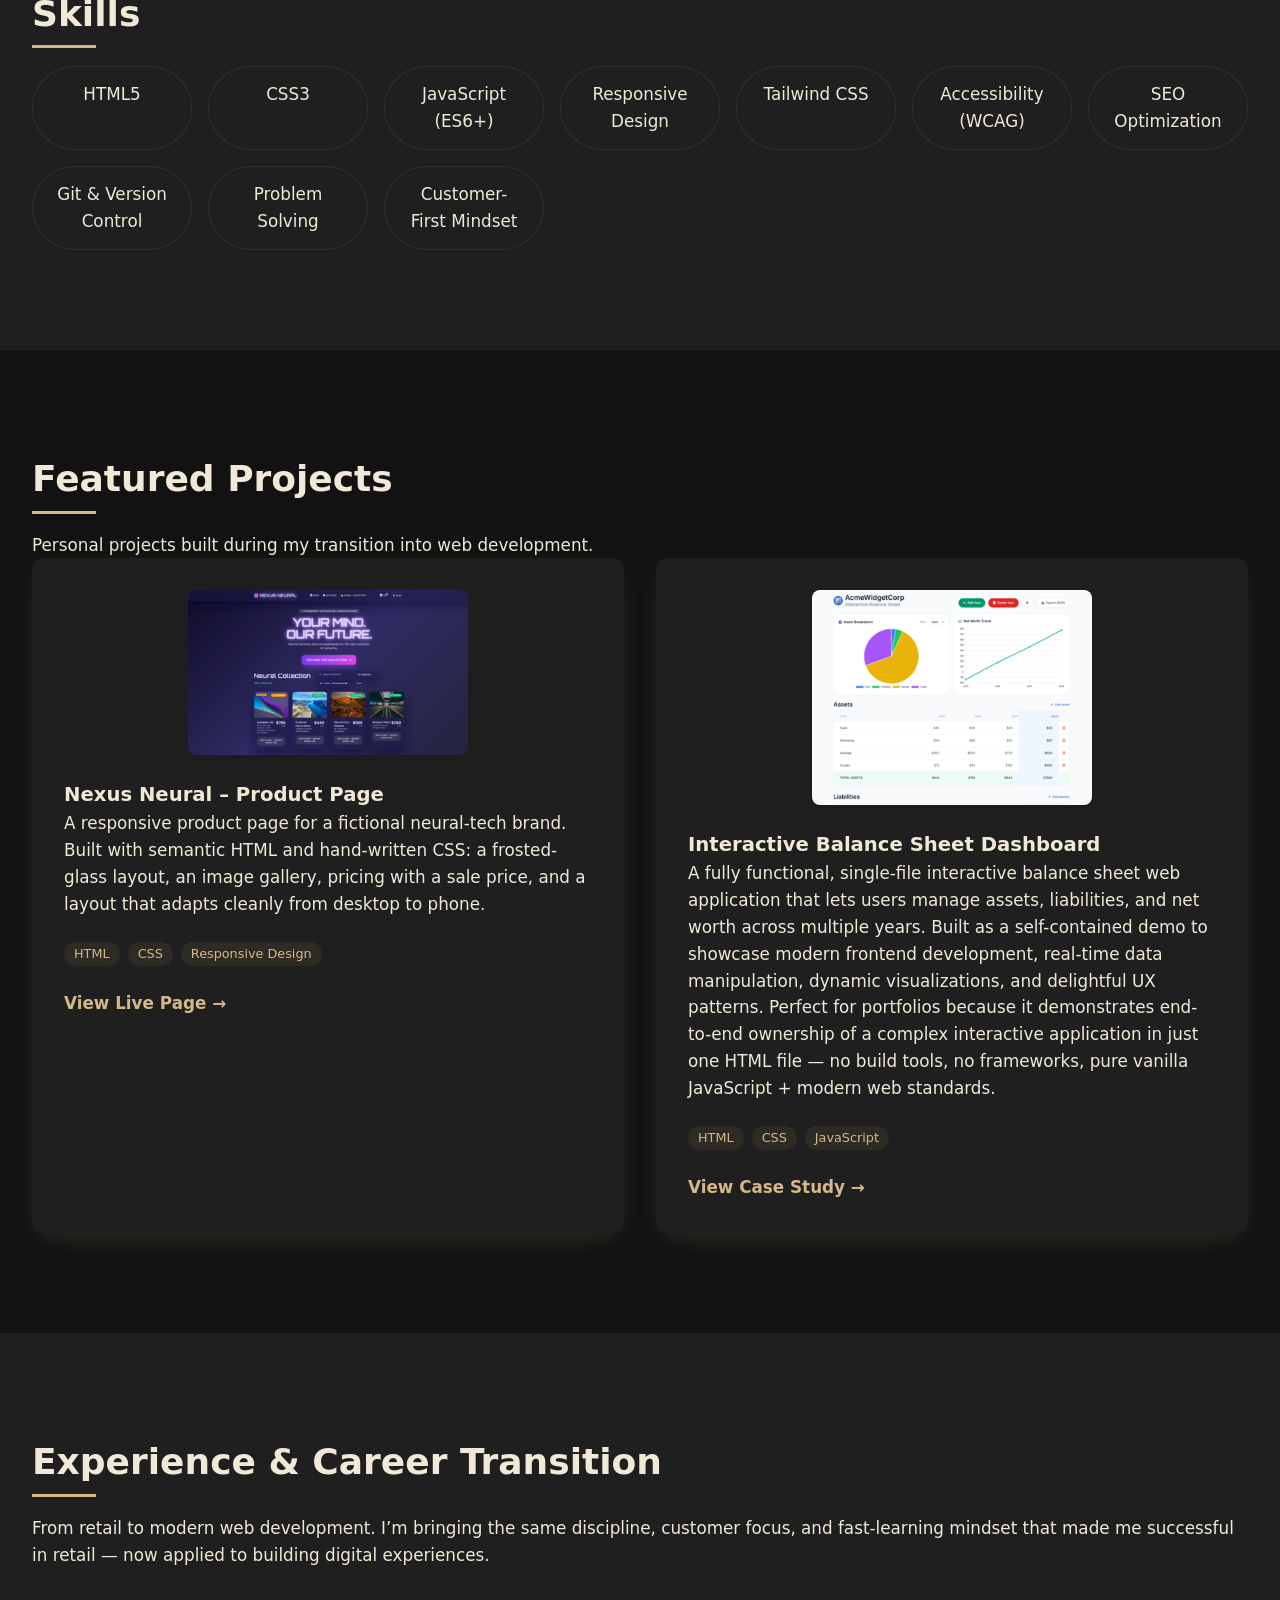
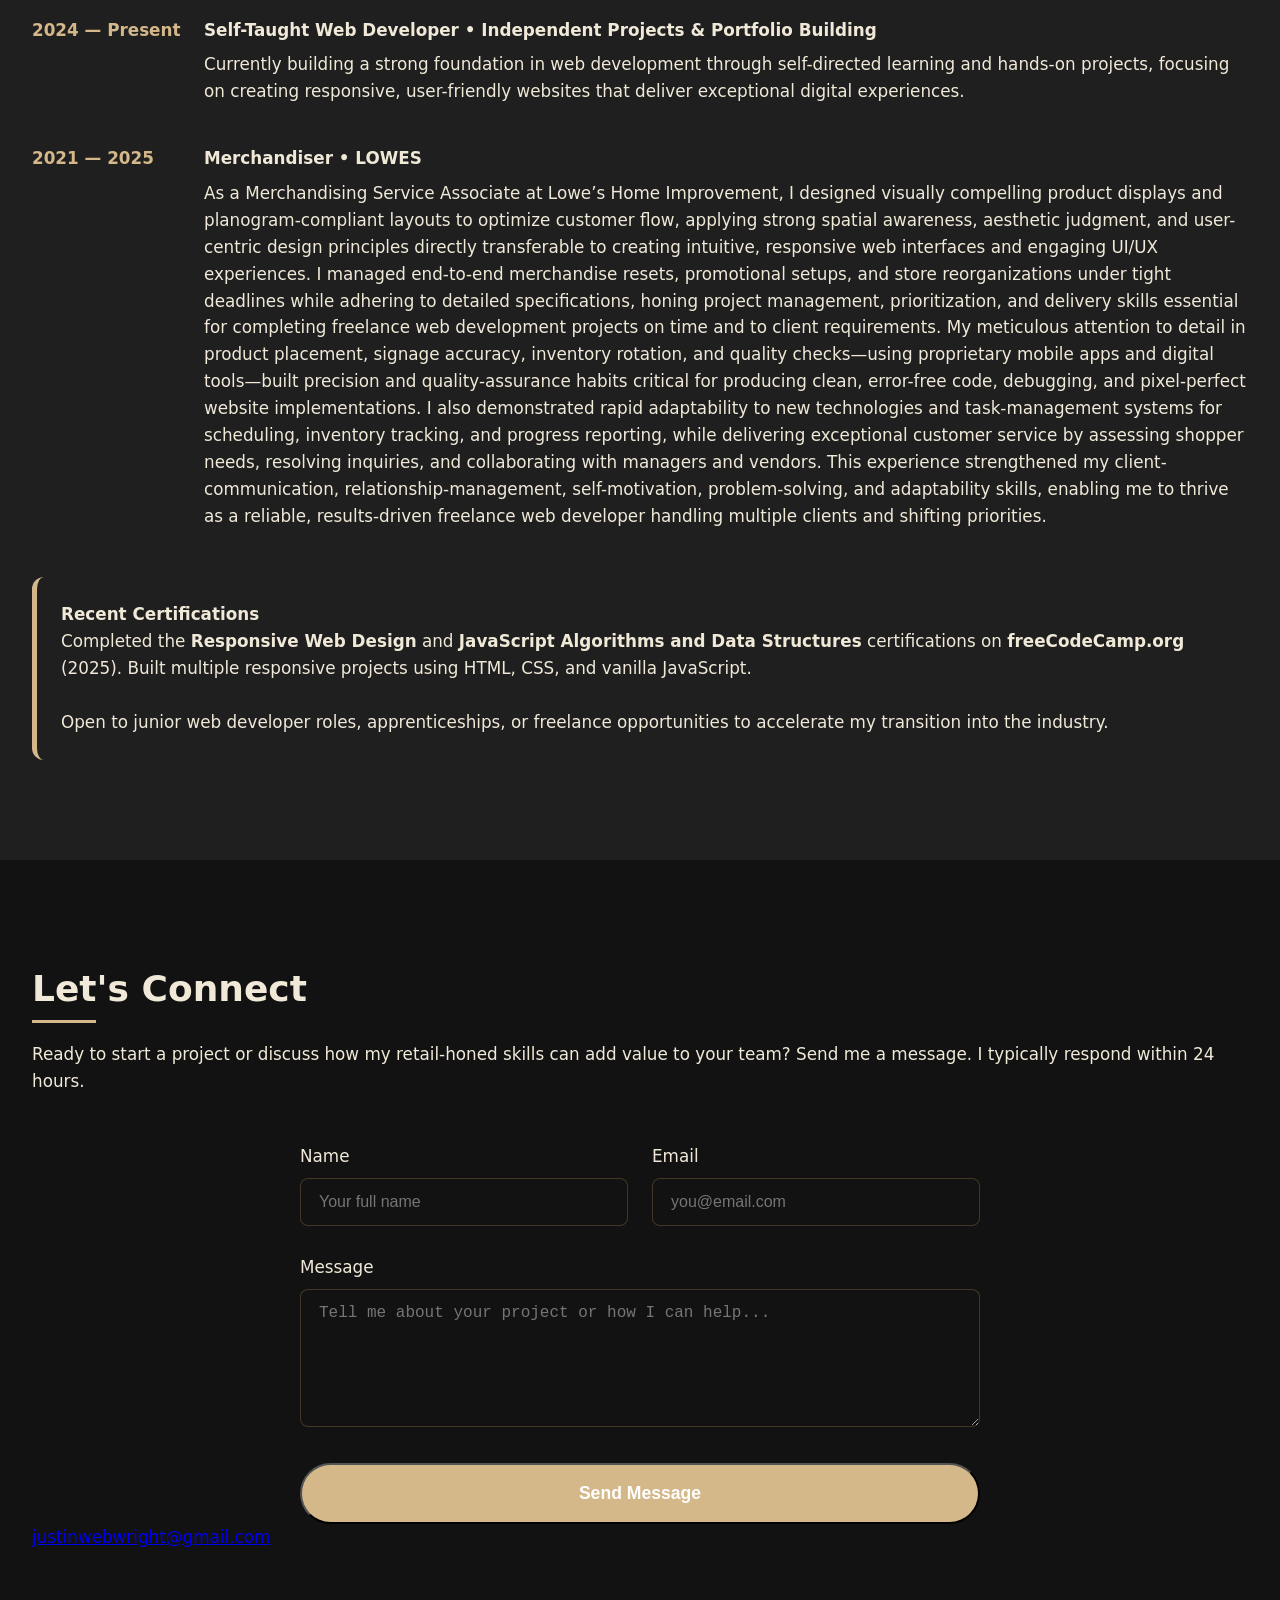
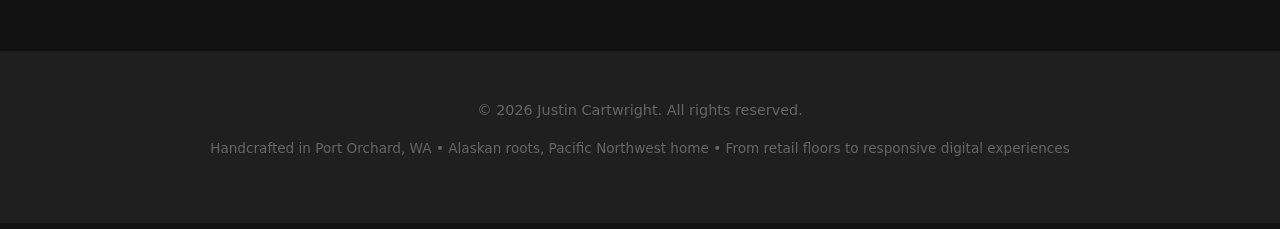
==== commit 0567ea3c: "Updated neural desc" ====
--- a/index.html
+++ b/index.html
@@ -122,13 +122,13 @@
         
         <div class="projects-grid" id="projects-grid">
             <!-- Project 1 -->
-            <div class="project-card" data-title="Nexus Neural – Futuristic Neural-Tech E-Commerce Platform" data-desc="Enterprise dashboard with real-time analytics">
+            <div class="project-card" data-title="Nexus Neural – Futuristic Neural-Tech E-Commerce Platform" data-desc="Responsive product page">
                 <div class="project-card-inner">
                     <img src="e-commerce-page.png" 
                          alt="Nexus Neural – Futuristic Neural-Tech E-Commerce Platform" 
                          class="project-image"
                          loading="lazy">
-                    <h3>Nexus Neural – Futuristic Neural-Tech E-Commerce Platform</h3>
+                    <h3>Nexus Neural – Product Page</h3>
                     <p>A responsive product page for a fictional neural-tech brand. Built with semantic HTML and hand-written CSS: a frosted-glass layout, an image gallery, pricing with a sale price, and a layout that adapts cleanly from desktop to phone.</p>
                     <div class="project-tags">
                         <span>HTML</span>
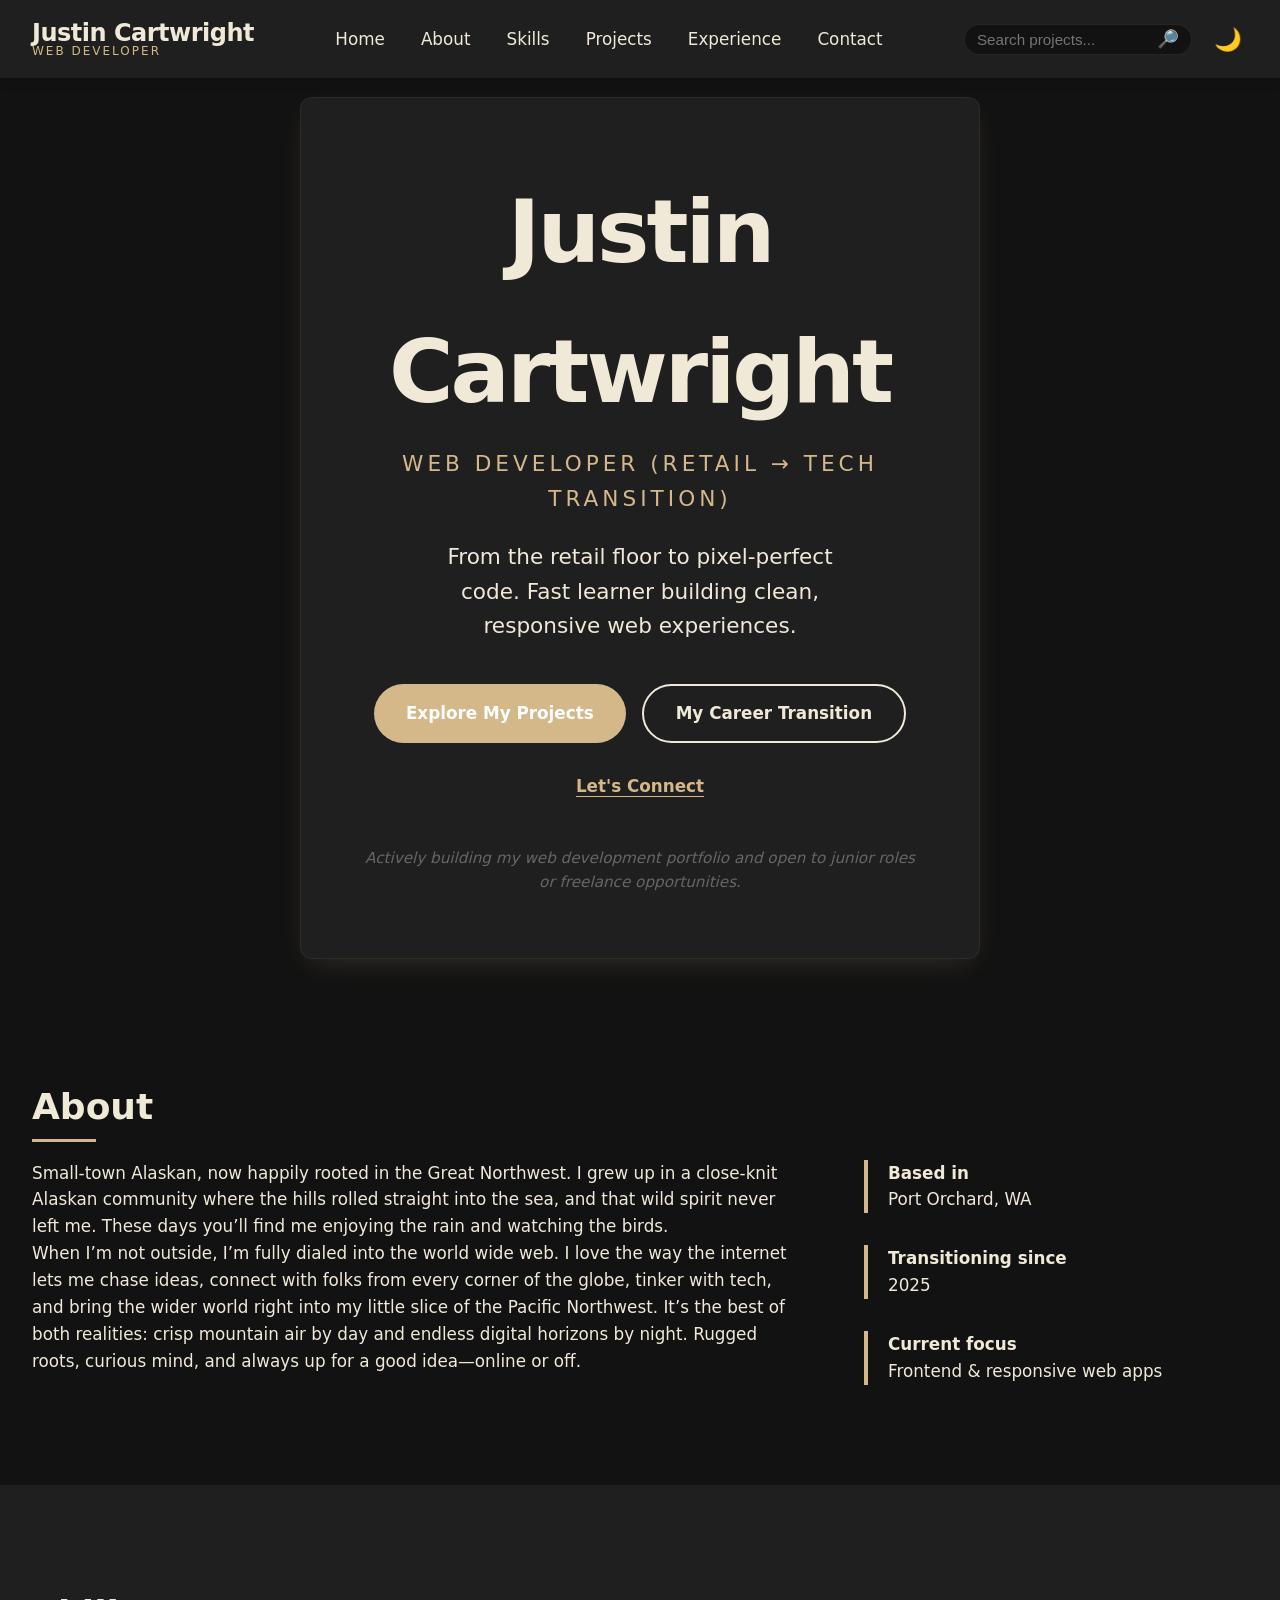
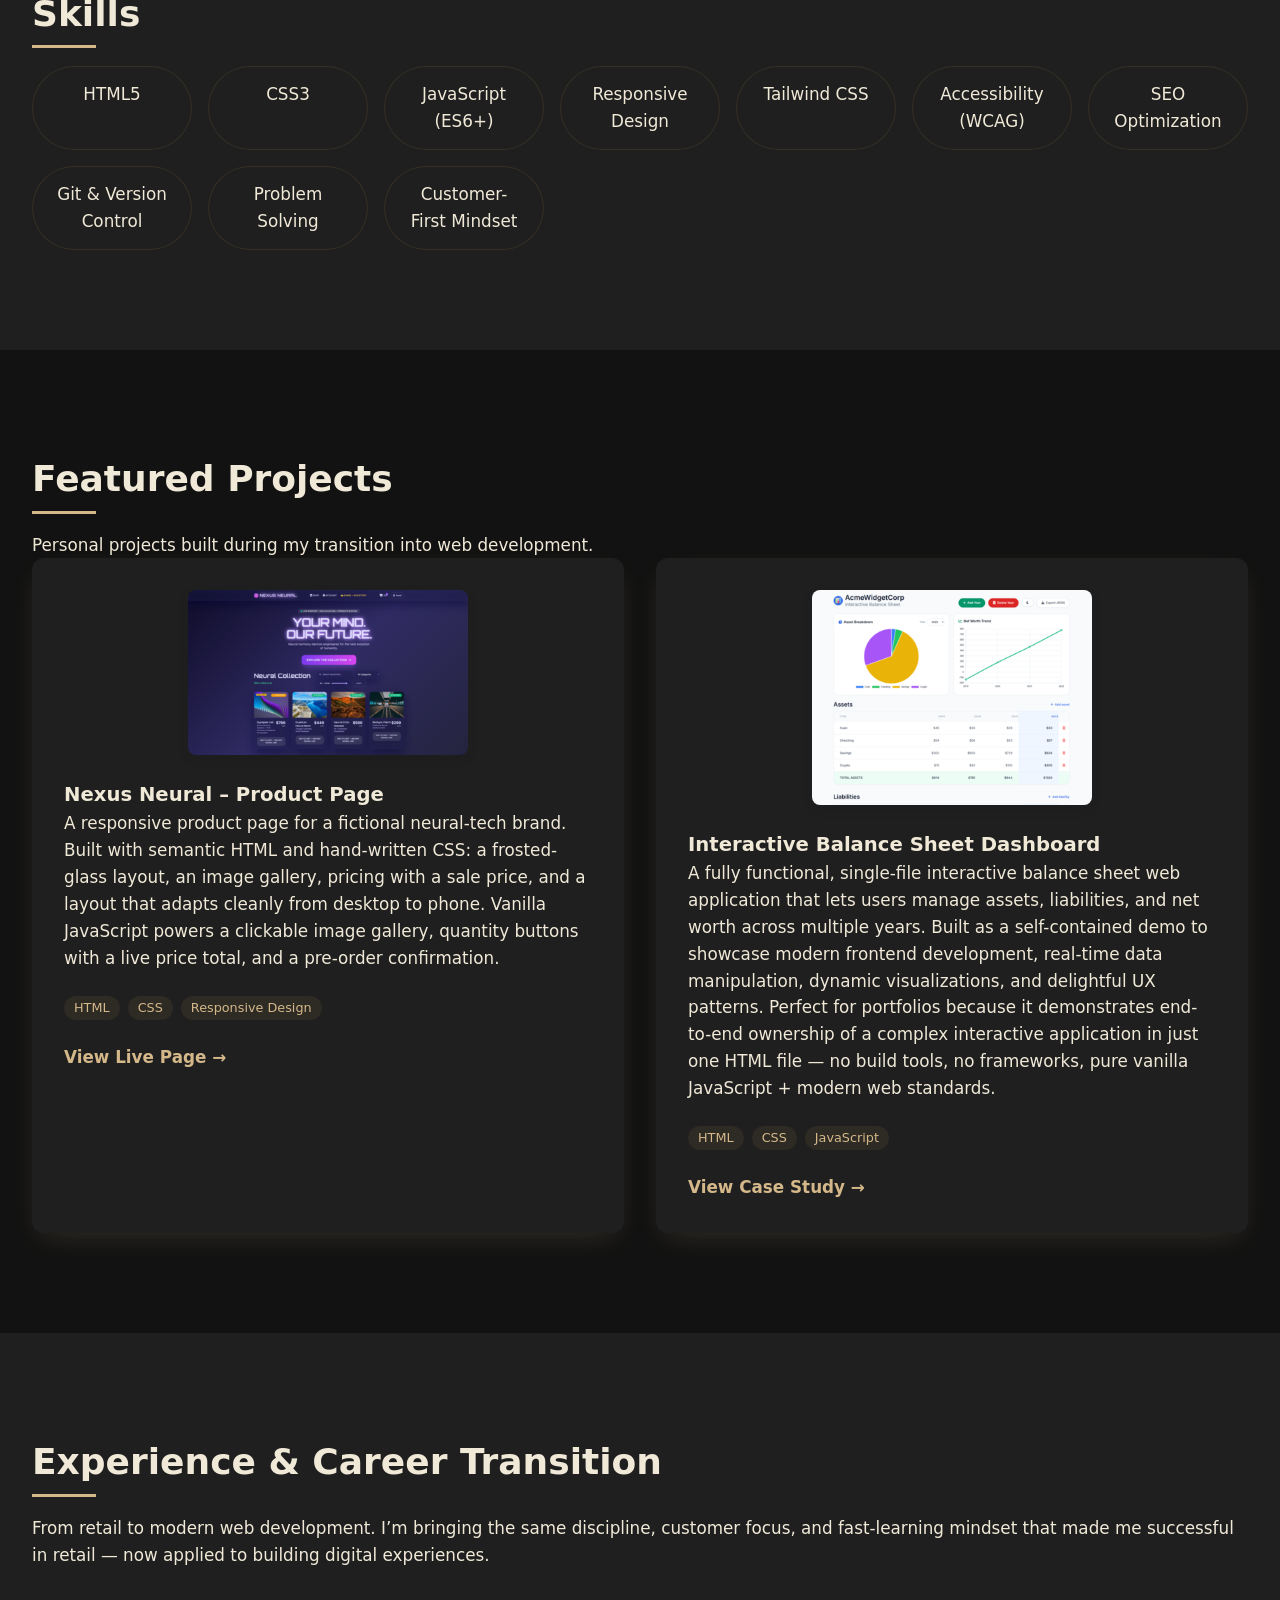
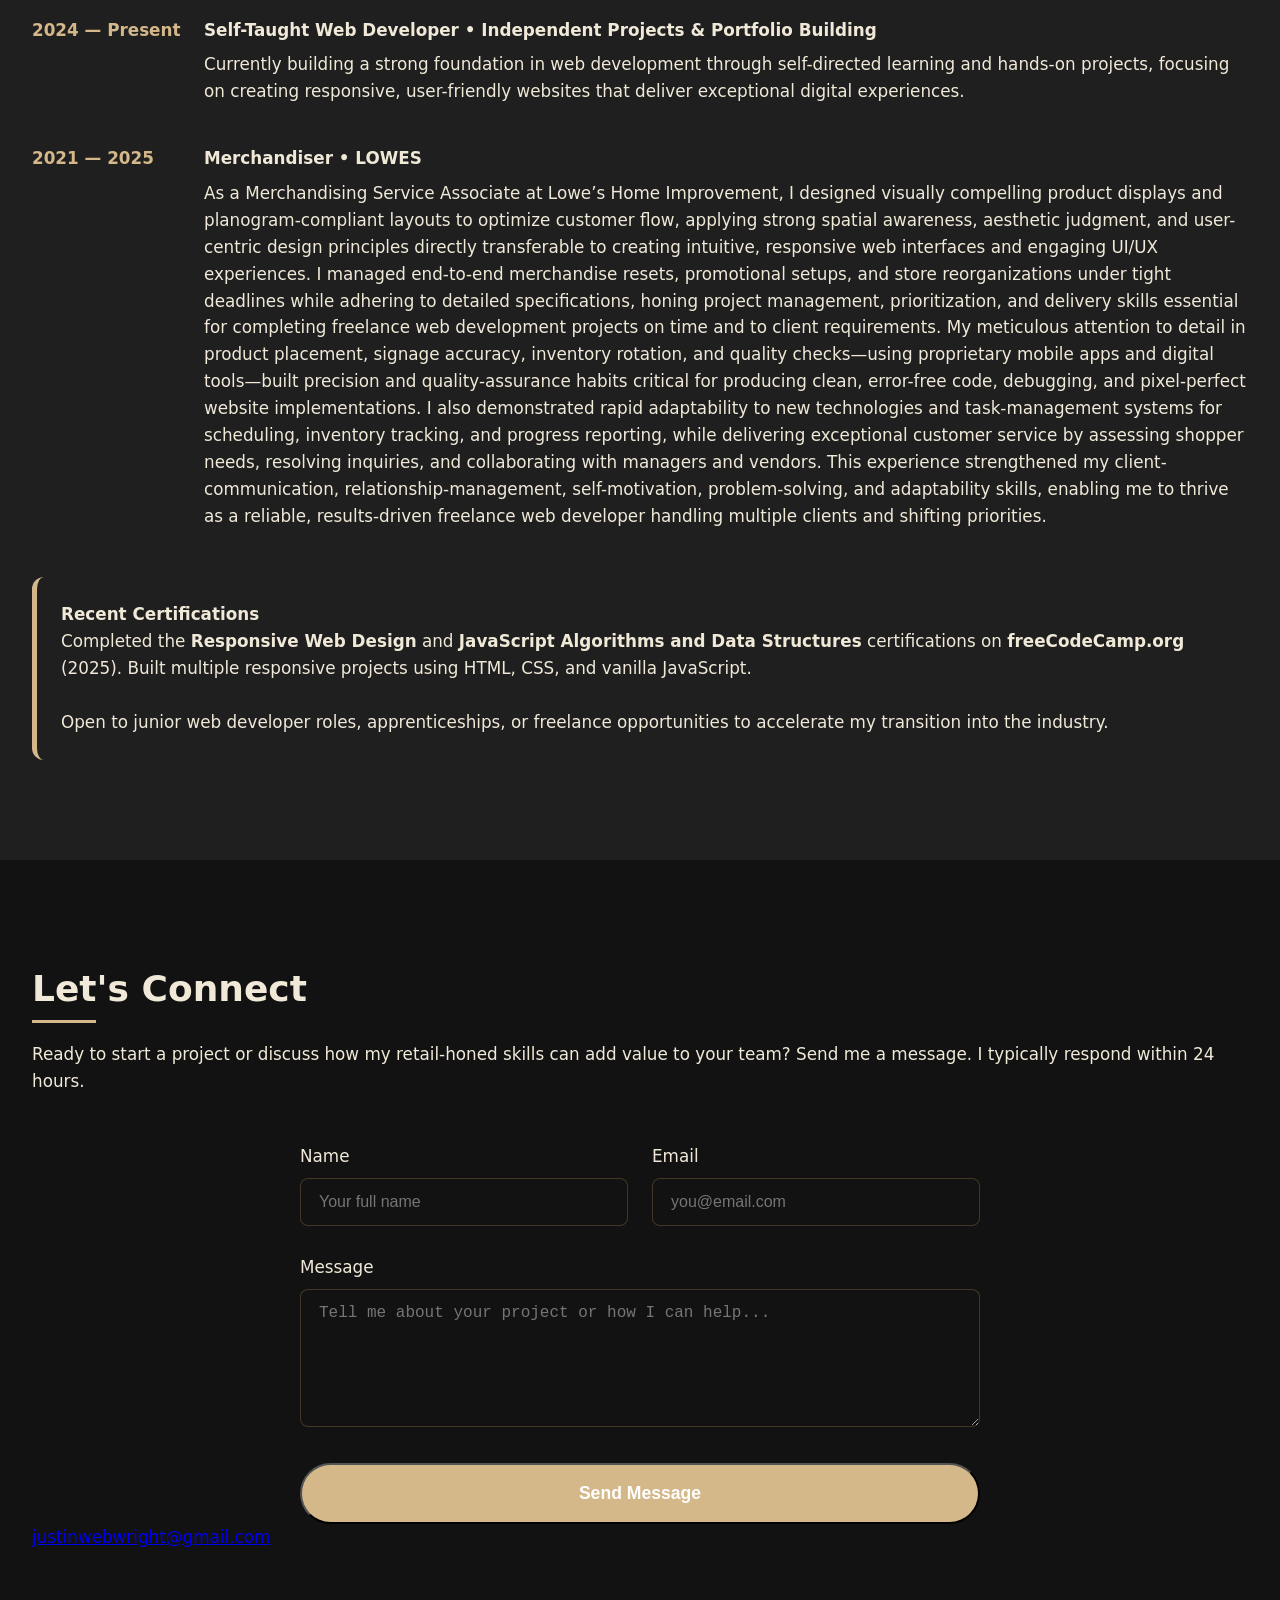
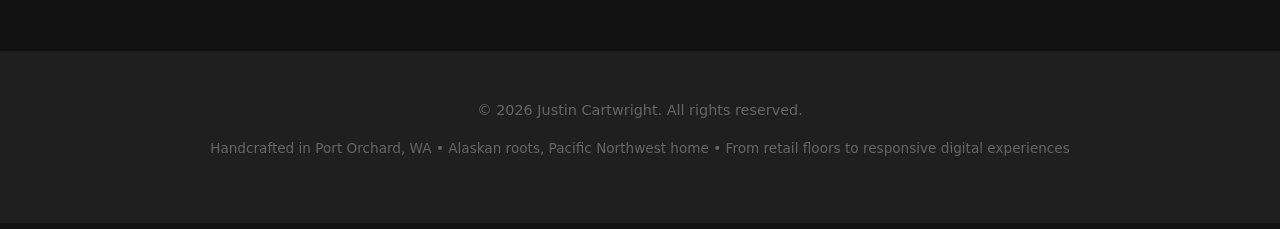
==== commit 5fbfaff9: "Added description" ====
--- a/index.html
+++ b/index.html
@@ -129,10 +129,11 @@
                          class="project-image"
                          loading="lazy">
                     <h3>Nexus Neural – Product Page</h3>
-                    <p>A responsive product page for a fictional neural-tech brand. Built with semantic HTML and hand-written CSS: a frosted-glass layout, an image gallery, pricing with a sale price, and a layout that adapts cleanly from desktop to phone.</p>
+                    <p>A responsive product page for a fictional neural-tech brand. Built with semantic HTML and hand-written CSS: a frosted-glass layout, an image gallery, pricing with a sale price, and a layout that adapts cleanly from desktop to phone. Vanilla JavaScript powers a clickable image gallery, quantity buttons with a live price total, and a pre-order confirmation.</p>
                     <div class="project-tags">
                         <span>HTML</span>
                         <span>CSS</span>
+                        
                         <span>Responsive Design</span>
                     </div>
                     <a href="nexus-neural/" class="project-link">View Live Page →</a>
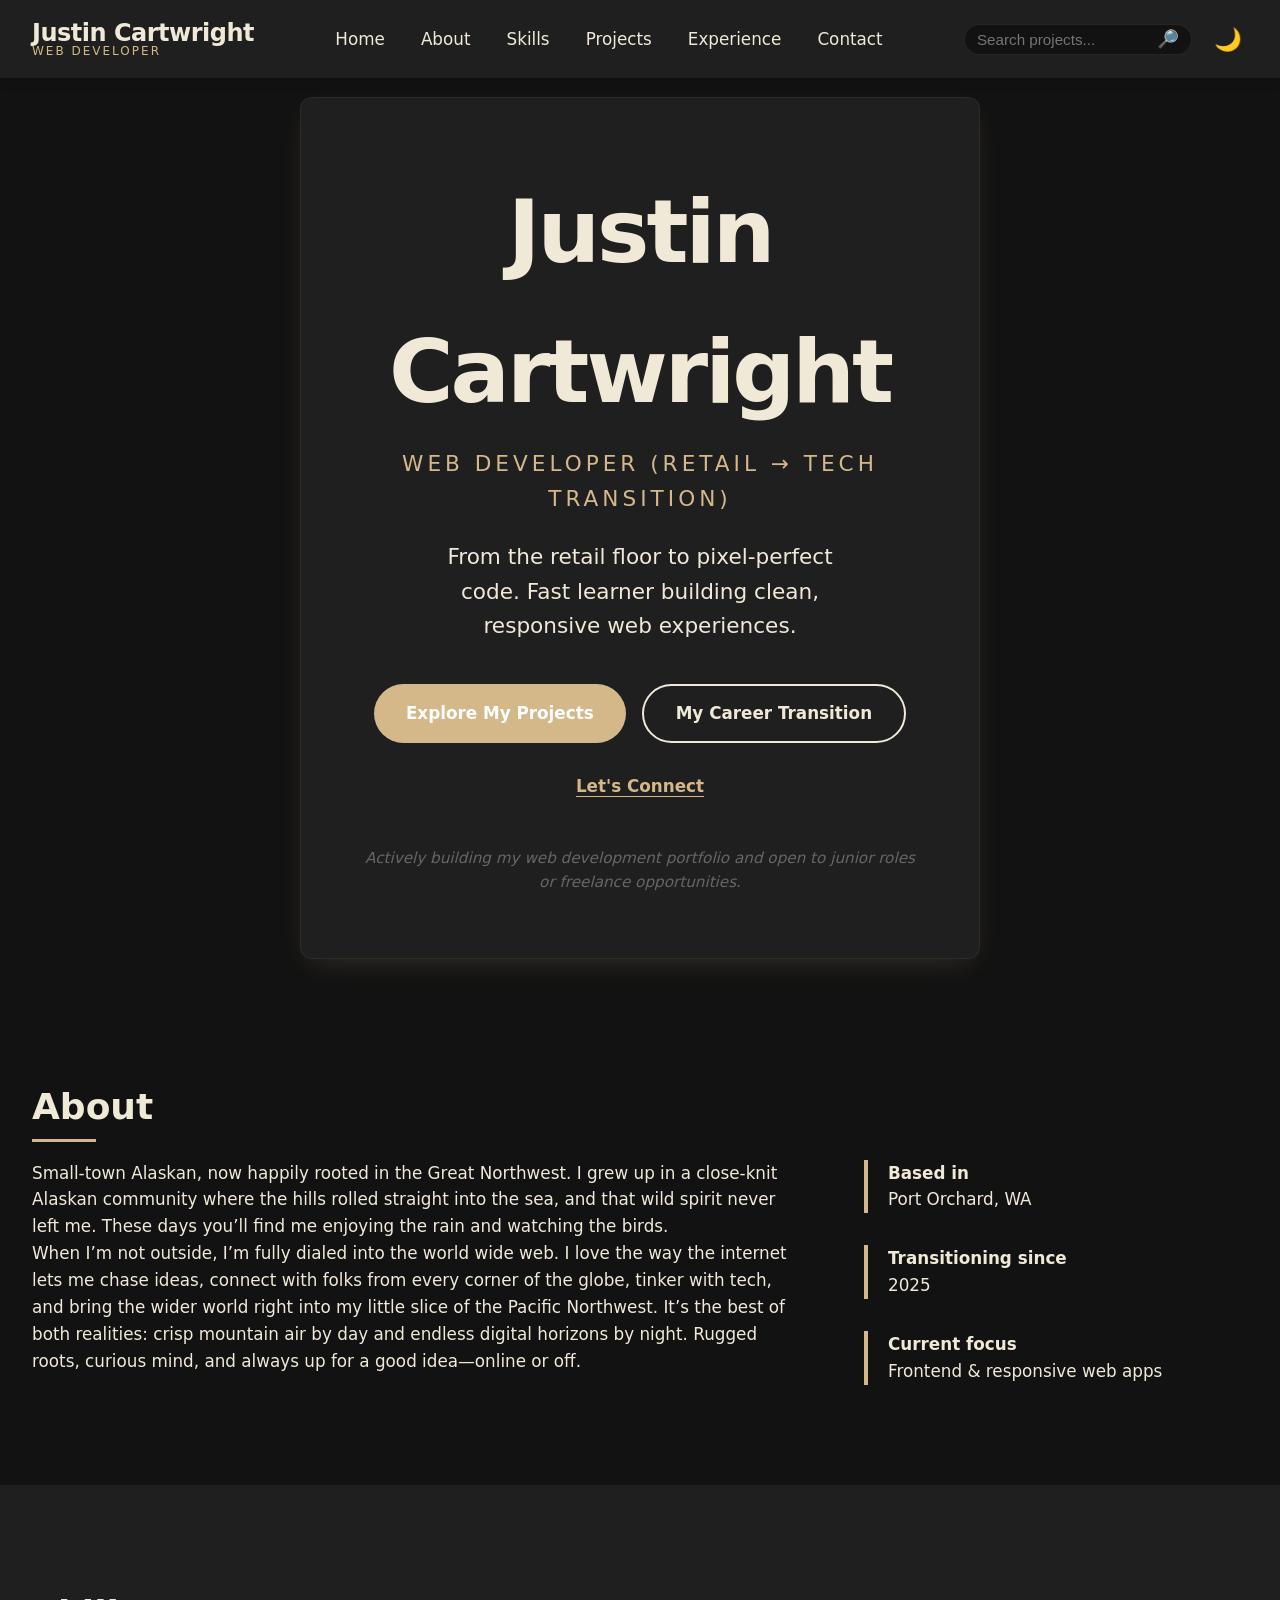
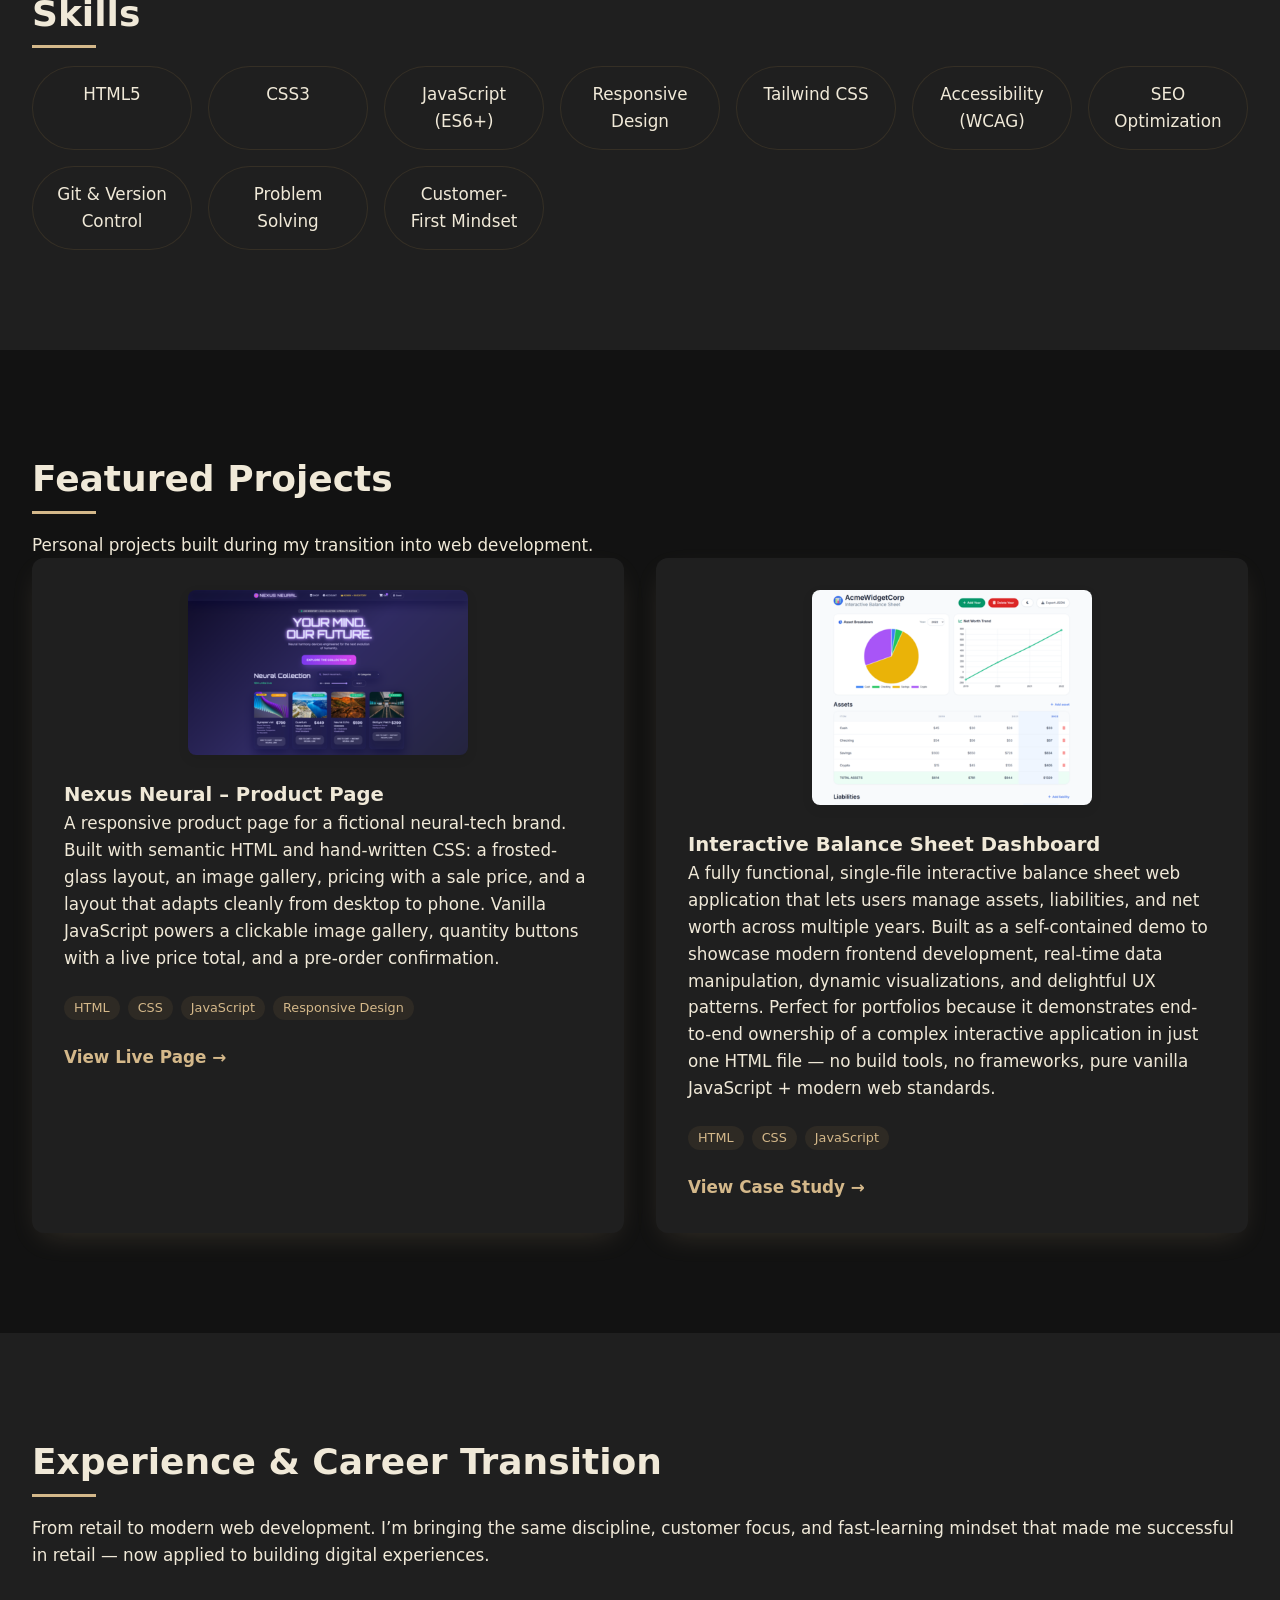
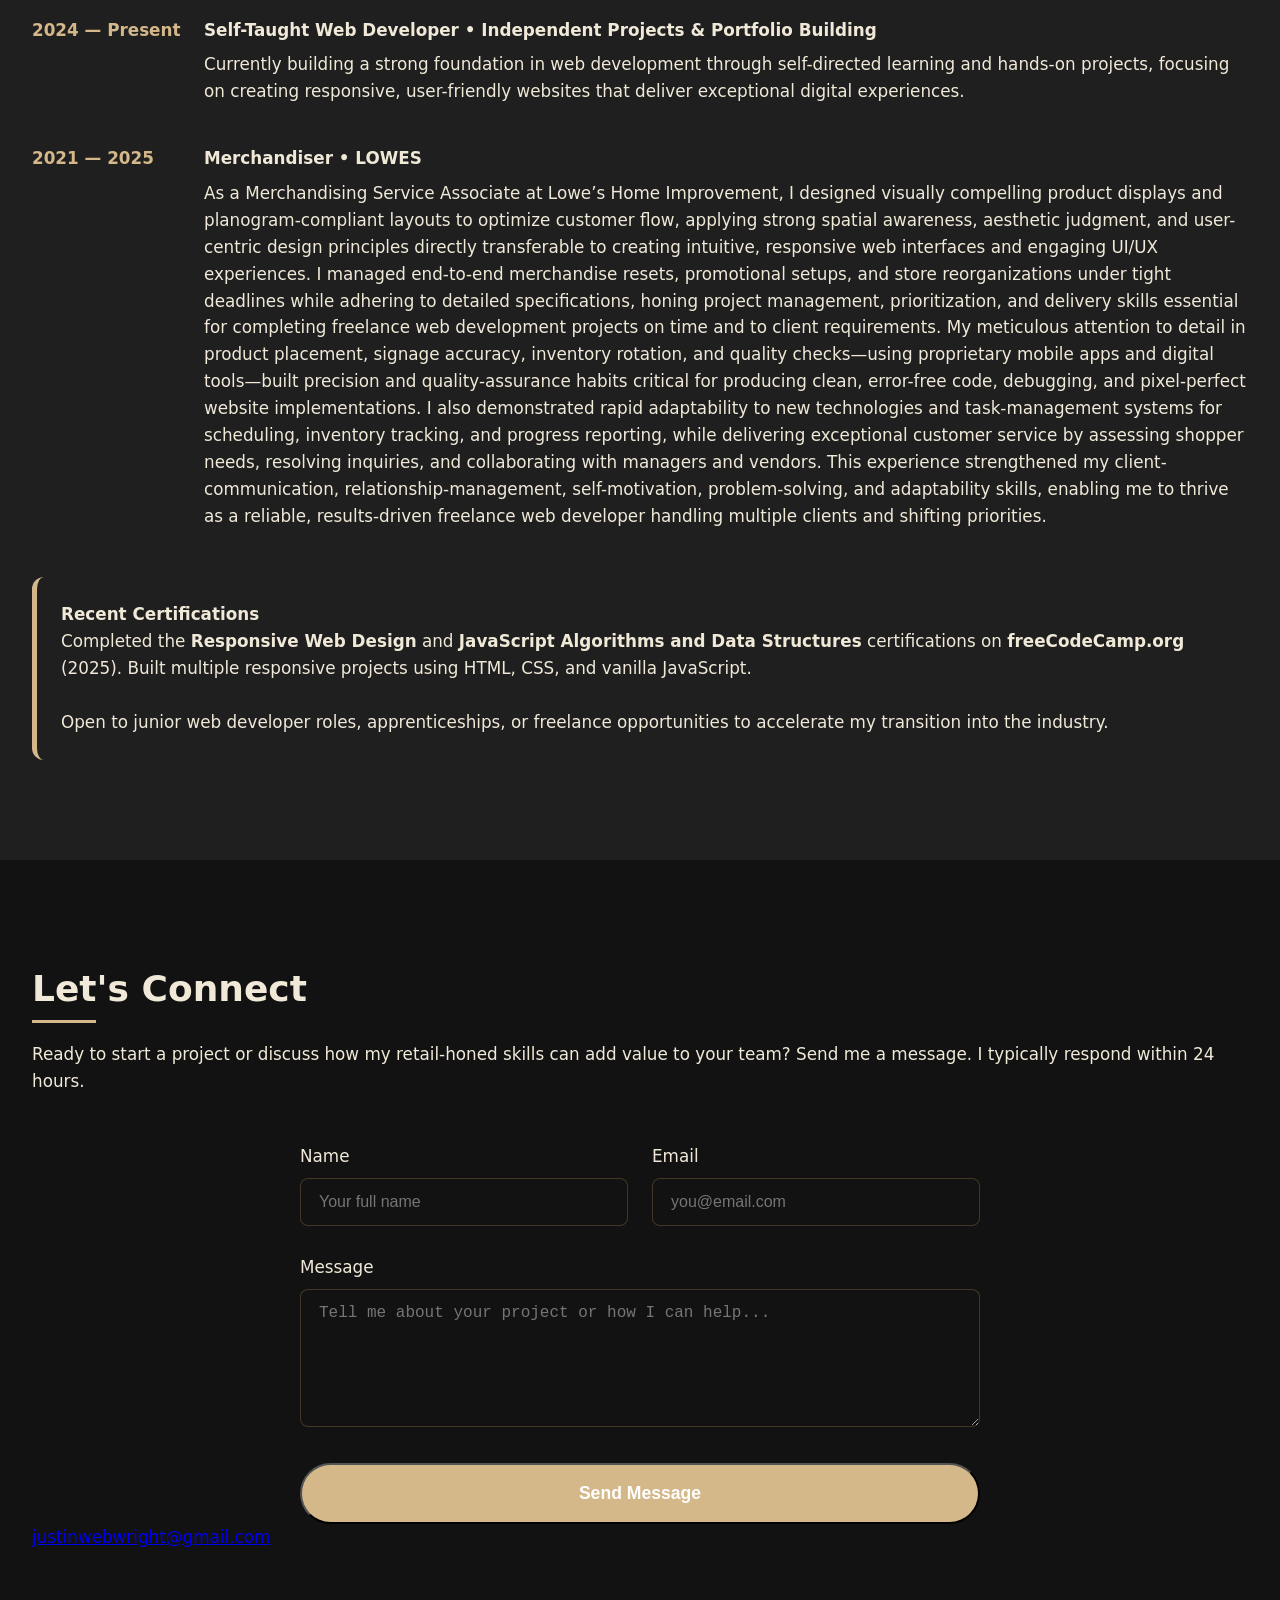
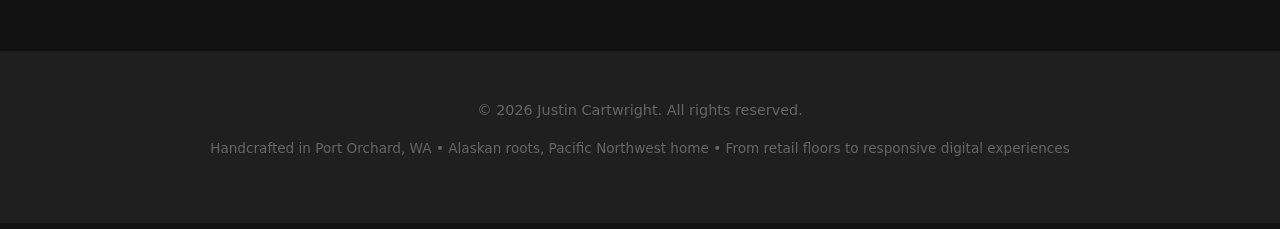
==== commit 1fdf51f4: "Restore index.html with original content" ====
--- a/index.html
+++ b/index.html
@@ -122,10 +122,10 @@
         
         <div class="projects-grid" id="projects-grid">
             <!-- Project 1 -->
-            <div class="project-card" data-title="Nexus Neural – Futuristic Neural-Tech E-Commerce Platform" data-desc="Responsive product page">
+            <div class="project-card" data-title="Nexus Neural – Product Page" data-desc="Responsive product page">
                 <div class="project-card-inner">
                     <img src="e-commerce-page.png" 
-                         alt="Nexus Neural – Futuristic Neural-Tech E-Commerce Platform" 
+                         alt="Nexus Neural – Product Page" 
                          class="project-image"
                          loading="lazy">
                     <h3>Nexus Neural – Product Page</h3>
@@ -133,7 +133,7 @@
                     <div class="project-tags">
                         <span>HTML</span>
                         <span>CSS</span>
-                        
+                        <span>JavaScript</span>
                         <span>Responsive Design</span>
                     </div>
                     <a href="nexus-neural/" class="project-link">View Live Page →</a>
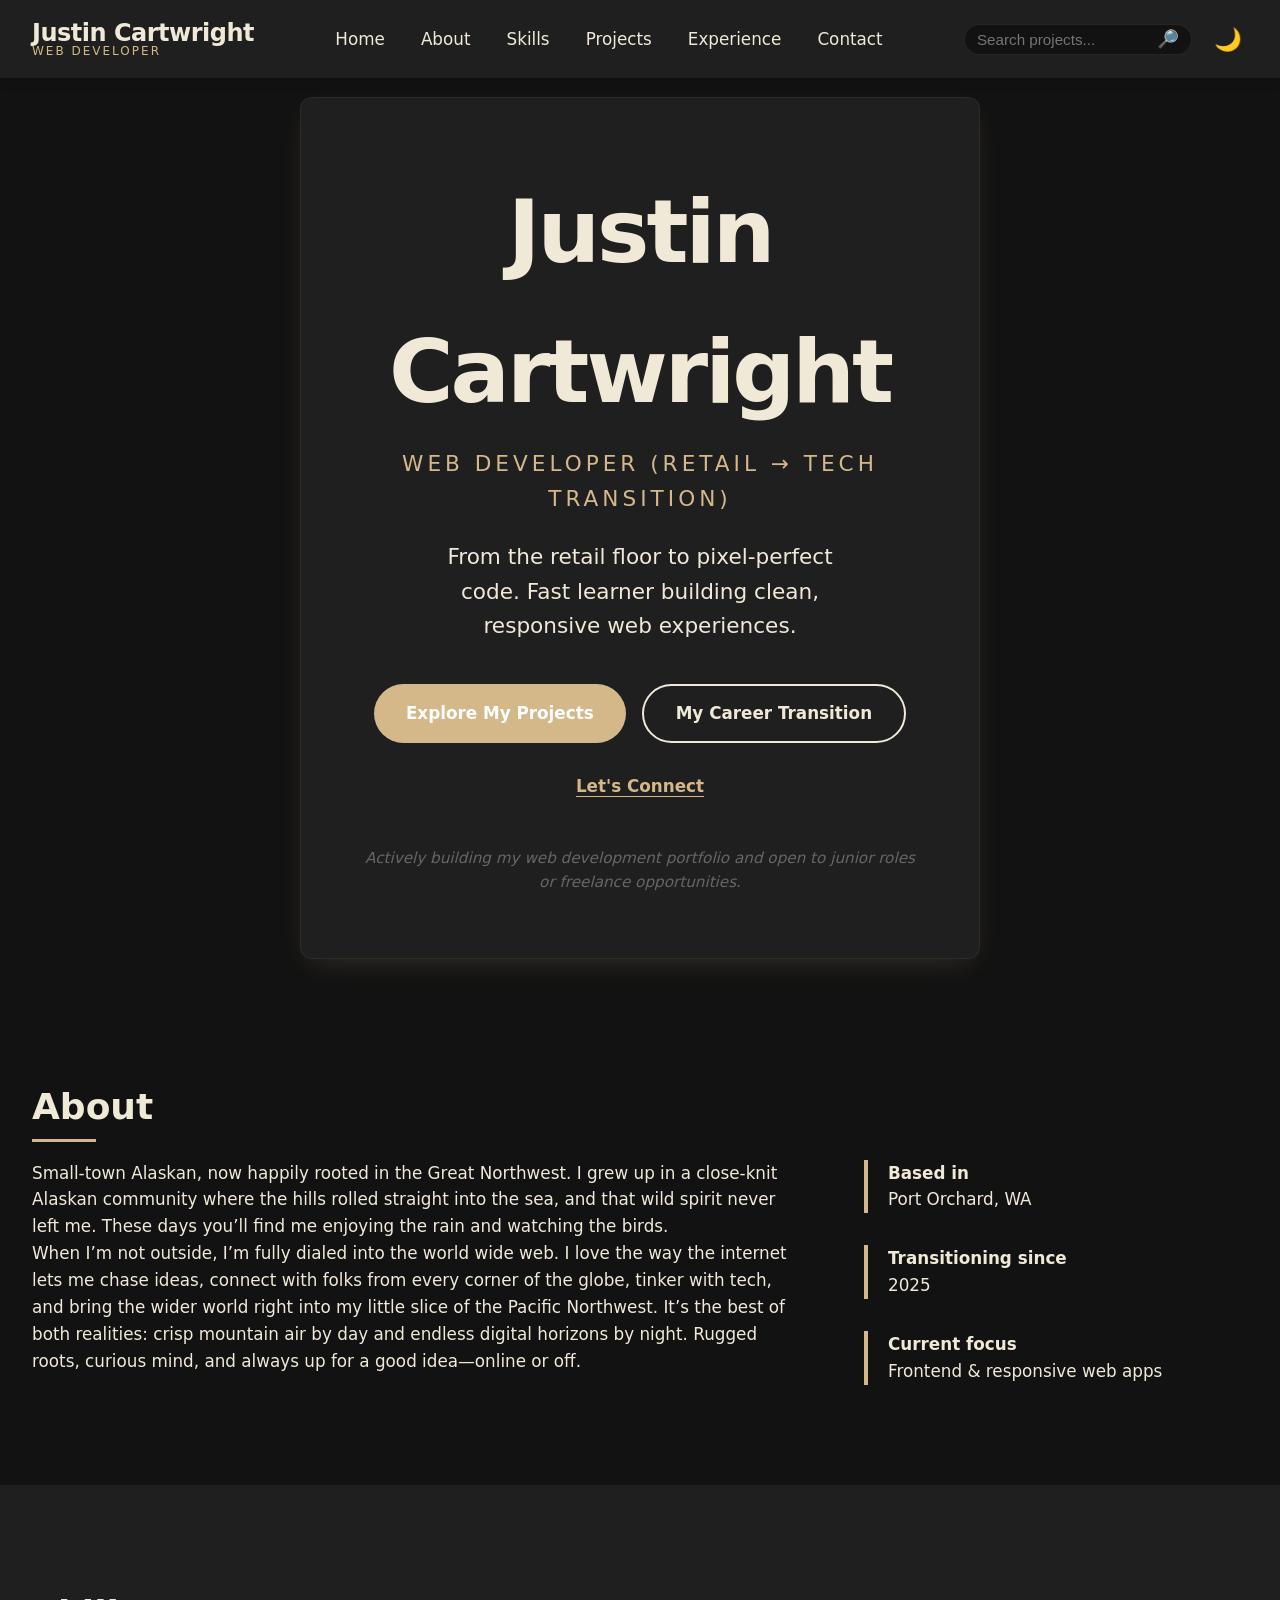
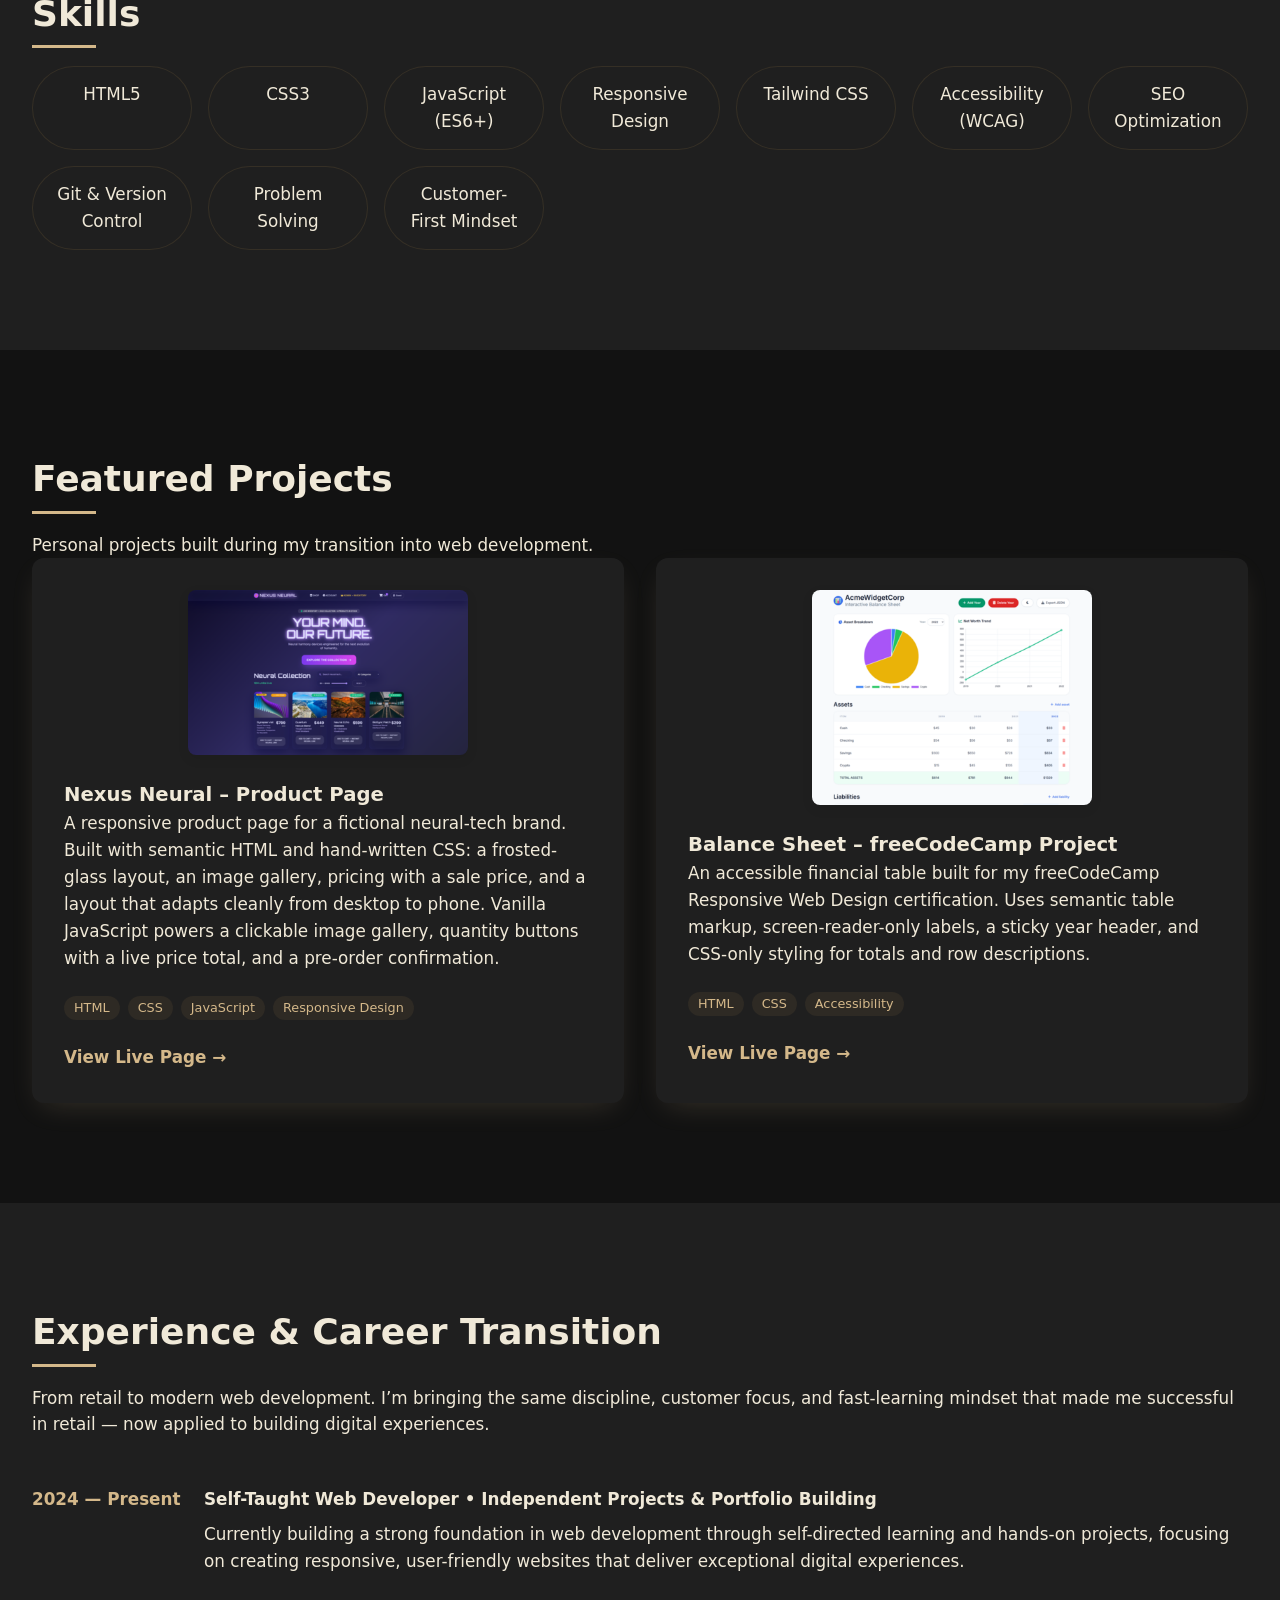
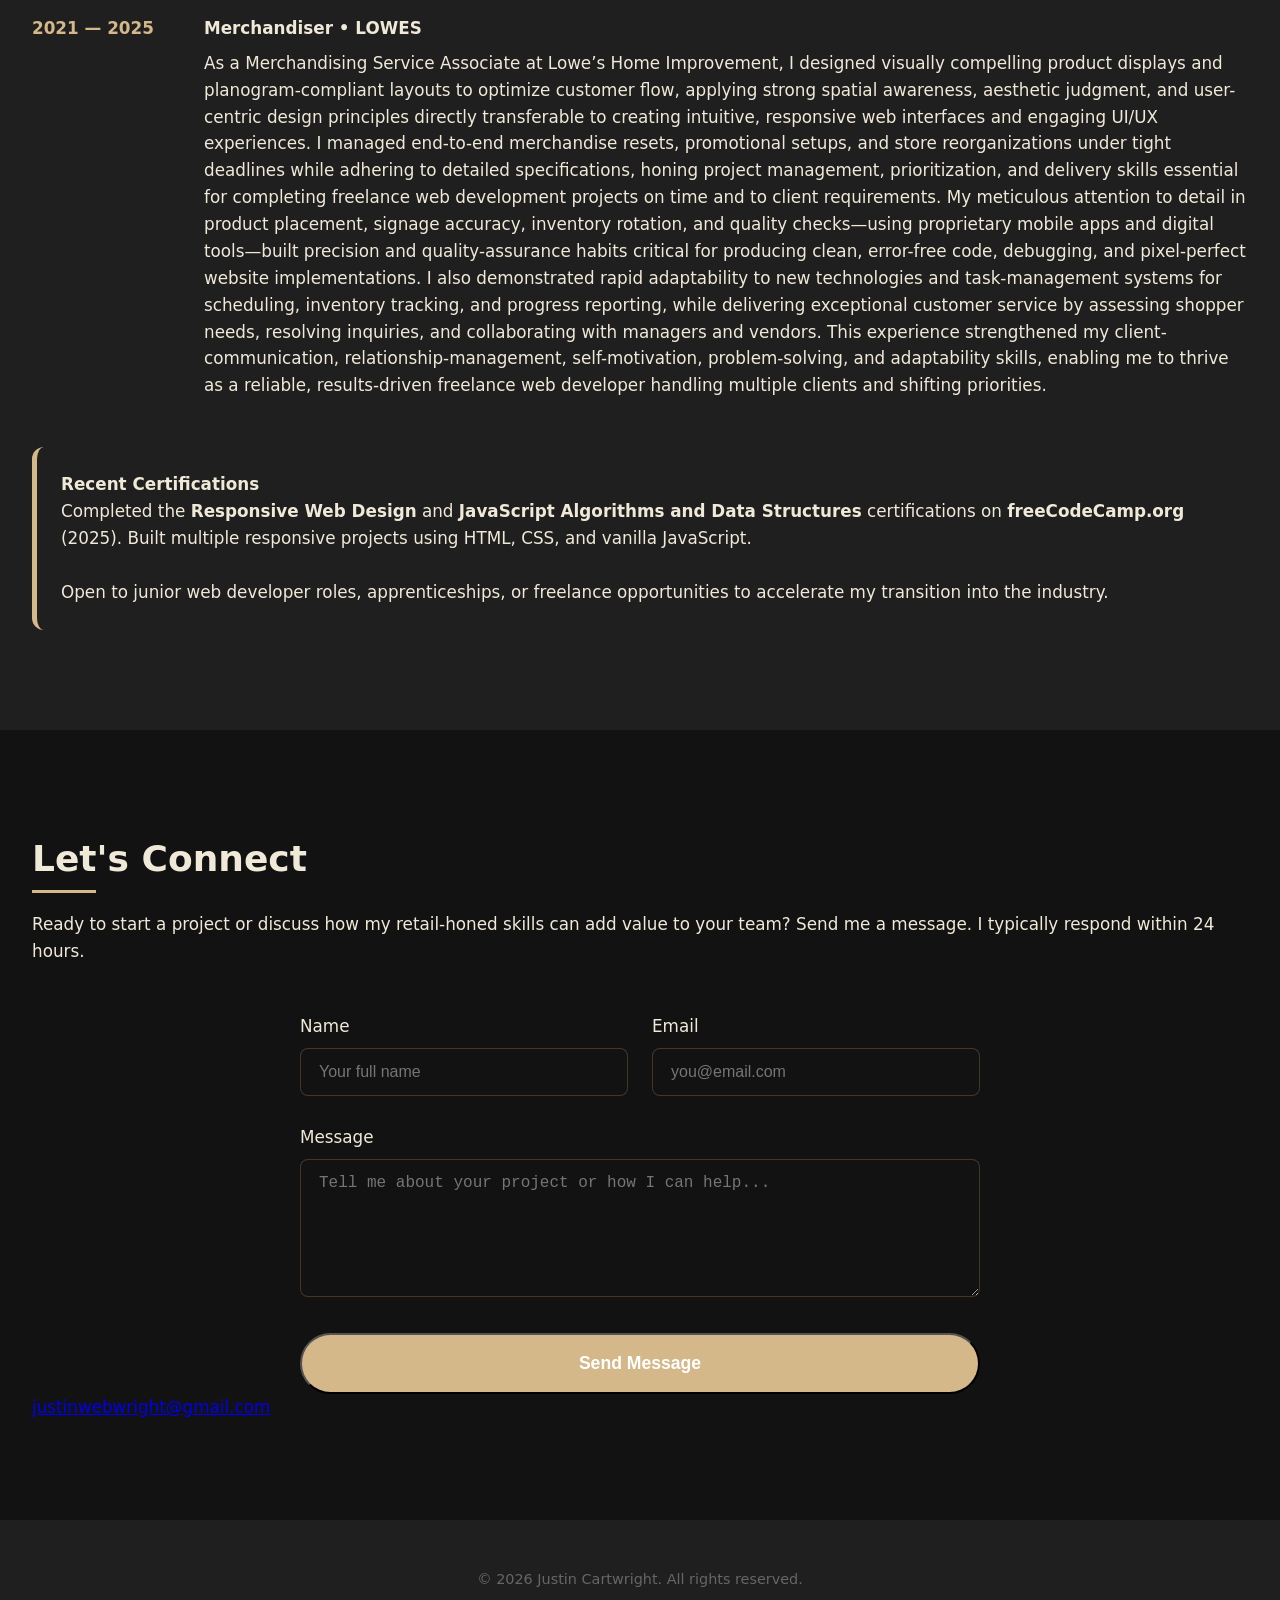
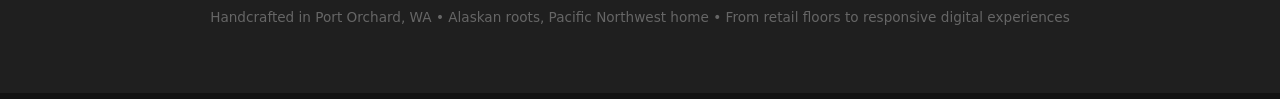
==== commit 30f1bf49: "Refactor index.html for improved structure and content" ====
--- a/index.html
+++ b/index.html
@@ -141,21 +141,20 @@
             </div>
 
             <!-- Project 2 -->
-            <div class="project-card" data-title="Interactive Balance Sheet Dashboard" data-desc="Interactive balance sheet web application">
+            <div class="project-card" data-title="Balance Sheet – freeCodeCamp Project" data-desc="Accessible financial table">
                 <div class="project-card-inner">
                     <img src="interactive-balance-sheet.png" 
-                         alt="Interactive Balance Sheet Dashboard" 
+                         alt="Balance Sheet – freeCodeCamp Project" 
                          class="project-image"
                          loading="lazy">
-                    <h3>Interactive Balance Sheet Dashboard</h3>
-                    <p>A fully functional, single-file interactive balance sheet web application that lets users manage assets, liabilities, and net worth across multiple years. Built as a self-contained demo to showcase modern frontend development, real-time data manipulation, dynamic visualizations, and delightful UX patterns.
-Perfect for portfolios because it demonstrates end-to-end ownership of a complex interactive application in just one HTML file — no build tools, no frameworks, pure vanilla JavaScript + modern web standards.</p>
+                    <h3>Balance Sheet – freeCodeCamp Project</h3>
+                    <p>An accessible financial table built for my freeCodeCamp Responsive Web Design certification. Uses semantic table markup, screen-reader-only labels, a sticky year header, and CSS-only styling for totals and row descriptions.</p>
                     <div class="project-tags">
                         <span>HTML</span>
                         <span>CSS</span>
-                        <span>JavaScript</span>
-                    </div>
-                    <a href="#" class="project-link">View Case Study →</a>
+                        <span>Accessibility</span>
+                    </div>
+                    <a href="balance-sheet/" class="project-link">View Live Page →</a>
                 </div>
             </div>
 
